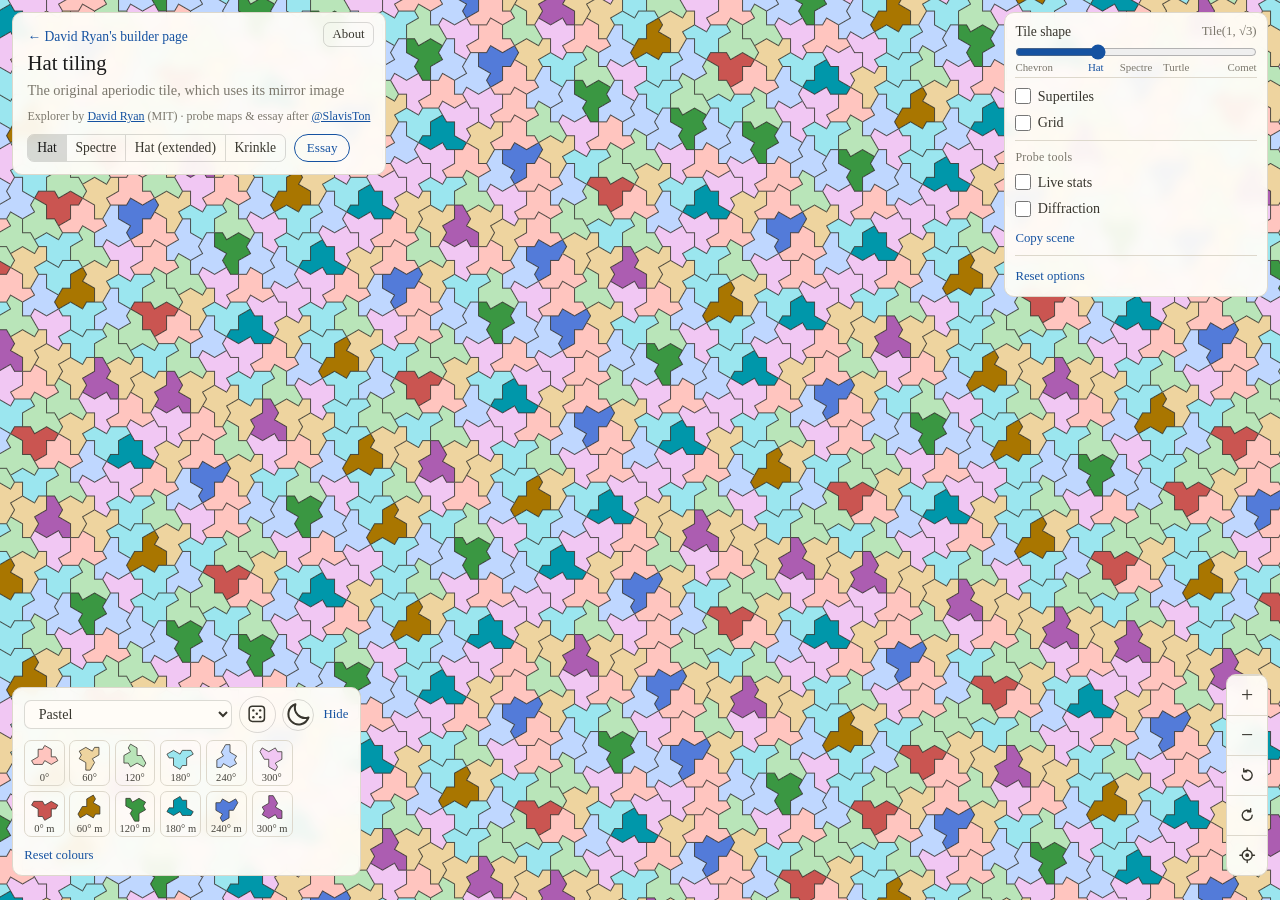
==== tiles/hat/index.html @ 7708be7e "Einstein hat explorer with essay mode (built on David Ryan's tile app, MIT)" ====
<!DOCTYPE html>
<html lang="en">
<head>
<meta charset="UTF-8">
<meta name="viewport" content="width=device-width, initial-scale=1, viewport-fit=cover">
<title>Ein Stein, One Stone – Hat tiling probe explorer</title>
<meta name="description" content="Pan, zoom and reshape the Hat tiling, the first aperiodic monotile, found in 2023. Slide from chevron to comet and watch every tile change shape.">
<link rel="icon" href="../../favicon.svg" type="image/svg+xml">
<link rel="icon" href="../../favicon-32.png" sizes="32x32">
<link rel="apple-touch-icon" href="../../apple-touch-icon.png">
<meta property="og:type" content="website">
<meta property="og:url" content="https://frankslav15.github.io/einstein-hat-explorer/tiles/hat/">
<meta property="og:title" content="Hat tiling – a family of aperiodic monotiles">
<meta property="og:description" content="Pan, zoom and reshape the Hat tiling, from chevron to comet.">
<meta property="og:image" content="https://drbuild.uk/social/hat.jpg">
<meta property="og:image:width" content="1200">
<meta property="og:image:height" content="630">
<meta property="og:image:alt" content="Hat tiles in pastel colours, in a pattern that never repeats">
<meta name="twitter:card" content="summary_large_image">
<meta name="twitter:image:alt" content="Hat tiles in pastel colours, in a pattern that never repeats">
<meta name="twitter:creator" content="@davidryan59">
<script src="../../assets/theme.js"></script>
<script>Theme.initTheme();</script>
<link rel="stylesheet" href="../engine/map.css">
<link rel="stylesheet" href="../../essay/essay.css">
</head>
<body>

<canvas id="map" tabindex="0" aria-label="Hat tiling map. Drag to move, scroll or pinch to zoom, arrow keys to move, plus and minus to zoom, shift and the arrow keys to turn."></canvas>

<div class="top">
<div class="card title">
  <a class="back" href="https://drbuild.uk/" target="_blank" rel="noopener">← David Ryan's builder page</a>
  <button type="button" class="about-open" id="about-open">About</button>
  <h1>Hat tiling</h1>
  <p class="hint">The original aperiodic tile, which uses its mirror image</p>
  <p class="credit">Explorer by <a href="https://drbuild.uk/tiles" target="_blank" rel="noopener">David Ryan</a> (MIT) · probe maps &amp; essay after <a href="https://x.com/SlavisTon" target="_blank" rel="noopener">@SlavisTon</a></p>
  <div class="row">
    <nav class="switch" aria-label="Tiling">
      <a href="../hat/index.html" aria-current="page">Hat</a><a href="../spectre/index.html">Spectre</a><a href="../hat-extended/index.html">Hat (extended)</a><a href="../krinkle/index.html">Krinkle</a>
    </nav>
    <button type="button" class="mode-toggle" id="mode-toggle" aria-pressed="false" title="Read the article alongside the map">Essay</button>
    <!-- Hidden with the Tiling Puzzle until David finishes more work on it. <a class="puzzle-link" href="../../tiling-puzzle/#p=hat">Build it yourself</a> -->
  </div>
</div>

<div class="card options">
  <div class="head">
    <button type="button" class="fold" id="options-fold" aria-expanded="false">Options</button>
  </div>
  <div class="body">
    <div class="section">
      <div class="slider">
        <span>Tile shape</span><output id="shape-out"></output>
        <input type="range" id="shape" min="0" max="90" step="0.25" aria-label="Tile shape, from chevron to comet">
        <div class="ticks placed" id="ticks">
          <button type="button" data-deg="0" style="left: 0">Chevron</button>
          <button type="button" data-deg="30" style="left: 33.333%">Hat</button>
          <button type="button" data-deg="45" style="left: 50%">Spectre</button>
          <button type="button" data-deg="60" style="left: 66.667%">Turtle</button>
          <button type="button" data-deg="90" style="left: 100%">Comet</button>
        </div>
      </div>
    </div>
    <div class="section">
      <label><input type="checkbox" id="outlines"> Supertiles</label>
      <label><input type="checkbox" id="grid"> Grid</label>
      <div class="sub" id="grid-sub" hidden>
        <div class="inline">
          <label><input type="checkbox" id="grid0"> 0° grid</label>
          <label><input type="checkbox" id="grid30"> 30° grid</label>
        </div>
        <p class="hint" id="grid-hint"></p>
        <div><button type="button" class="linkish" id="grid-clear">Start again</button></div>
      </div>
    </div>
    <div class="section probe-section">
      <span class="section-title">Probe tools</span>
      <div class="slider" id="anc-row" hidden>
        <span>Supertile level k</span><output id="anc-out">2</output>
        <input type="range" id="anc" min="1" max="5" step="1" value="2" aria-label="Supertile level for the ancestry colouring">
      </div>
      <div class="slider" id="grain-row" hidden>
        <span>Grain period</span><output id="grain-out">1</output>
        <input type="range" id="grain" min="0" max="10" step="1" value="4" aria-label="Grain phase period, article units">
      </div>
      <label><input type="checkbox" id="stats-on"> Live stats</label>
      <label><input type="checkbox" id="diff-on"> Diffraction</label>
      <div><button type="button" class="linkish" id="copy-scene" title="Copy the current view as an essay scene (essay/scenes.js)">Copy scene</button> <span class="hint" id="copy-note"></span></div>
    </div>
    <div class="section">
      <div><button type="button" class="linkish" id="reset-options" title="Shape, supertiles and grid back to how the page opens">Reset options</button></div>
    </div>
  </div>
</div>
</div>

<div class="card zoom" role="group" aria-label="Zoom and turn">
  <button type="button" id="compass" class="compass" title="Turn back to north" aria-label="Turn back to north" hidden>
    <svg viewBox="0 0 24 24" aria-hidden="true">
      <path d="M12 3 8.5 12h7z" fill="#d11a35"/><path d="M12 21 8.5 12h7z" fill="currentColor" opacity="0.55"/>
    </svg>
  </button>
  <button type="button" id="zoom-in" title="Zoom in" aria-label="Zoom in">+</button>
  <button type="button" id="zoom-out" title="Zoom out" aria-label="Zoom out">−</button>
  <button type="button" id="turn-left" title="Turn left 5°" aria-label="Turn left 5 degrees">
    <svg viewBox="0 0 24 24" fill="none" stroke="currentColor" stroke-width="1.8" stroke-linecap="round" stroke-linejoin="round" aria-hidden="true">
      <path d="M5.5 12a6.5 6.5 0 1 0 2-4.7"/><path d="M7.5 3.5v4h4"/>
    </svg>
  </button>
  <button type="button" id="turn-right" title="Turn right 5°" aria-label="Turn right 5 degrees">
    <svg viewBox="0 0 24 24" fill="none" stroke="currentColor" stroke-width="1.8" stroke-linecap="round" stroke-linejoin="round" aria-hidden="true">
      <path d="M18.5 12a6.5 6.5 0 1 1-2-4.7"/><path d="M16.5 3.5v4h-4"/>
    </svg>
  </button>
  <button type="button" id="home" title="Back to the start" aria-label="Back to the start">
    <svg viewBox="0 0 24 24" fill="none" stroke="currentColor" stroke-width="1.8" stroke-linecap="round" aria-hidden="true">
      <circle cx="12" cy="12" r="6.5"/><circle cx="12" cy="12" r="1.6" fill="currentColor"/>
      <path d="M12 2.5v3M12 18.5v3M2.5 12h3M18.5 12h3"/>
    </svg>
  </button>
</div>

<div class="card legend" id="legend">
  <div class="legend-head">
    <select id="scheme" aria-label="Colours"></select>
    <button type="button" class="dice" id="random-colours" title="Random colours" aria-label="Random colours">
      <svg viewBox="0 0 24 24" fill="none" stroke="currentColor" stroke-width="1.7" stroke-linejoin="round" aria-hidden="true">
        <rect x="3.5" y="3.5" width="17" height="17" rx="3.5"/>
        <g fill="currentColor" stroke="none"><circle cx="8.2" cy="8.2" r="1.35"/><circle cx="15.8" cy="8.2" r="1.35"/><circle cx="12" cy="12" r="1.35"/><circle cx="8.2" cy="15.8" r="1.35"/><circle cx="15.8" cy="15.8" r="1.35"/></g>
      </svg>
    </button>
    <button class="theme-toggle" type="button" hidden>
      <svg class="sun" viewBox="0 0 24 24" fill="none" stroke="currentColor" stroke-width="1.7" stroke-linecap="round" aria-hidden="true">
        <circle cx="12" cy="12" r="4.1"/>
        <path d="M12 2.7v2.1M12 19.2v2.1M21.3 12h-2.1M4.8 12H2.7M18.6 5.4 17.1 6.9M6.9 17.1l-1.5 1.5M18.6 18.6l-1.5-1.5M6.9 6.9 5.4 5.4"/>
      </svg>
      <svg class="moon" viewBox="0 0 24 24" fill="none" stroke="currentColor" stroke-width="1.7" stroke-linejoin="round" aria-hidden="true">
        <path d="M20.4 14.5A8.6 8.6 0 0 1 9.5 3.6a8.6 8.6 0 1 0 10.9 10.9z"/>
      </svg>
    </button>
    <button type="button" class="linkish" id="legend-toggle" aria-expanded="true">Hide</button>
  </div>
  <div id="legend-body" aria-live="polite"></div>
</div>

<div class="card status" id="status" hidden>Building tiles…</div>

<div class="card stats" id="stats" hidden aria-live="polite">
  <div class="stats-head"><strong>Live stats</strong> <button type="button" class="linkish" id="stats-close">Close</button></div>
  <div id="stats-body">…</div>
</div>

<div class="card diff" id="diff" hidden>
  <div class="stats-head"><strong>Diffraction of tile centres</strong> <button type="button" class="linkish" id="diff-close">Close</button></div>
  <canvas id="diff-canvas" width="240" height="240"></canvas>
  <div class="diff-row">
    <label><input type="radio" name="diff-set" value="all" checked> all hats</label>
    <label><input type="radio" name="diff-set" value="flips"> flips only</label>
    <button type="button" class="linkish" id="diff-run">Recompute here</button>
  </div>
  <p class="hint" id="diff-note"></p>
</div>

<aside class="essay" id="essay" hidden aria-label="Essay: Ein Stein, One Stone">
  <div class="essay-head">
    <button type="button" class="essay-fold" id="essay-fold" aria-expanded="true" title="Collapse the essay">▾</button>
    <span class="essay-kicker">Essay mode</span>
    <nav class="essay-dots" id="essay-dots" aria-label="Sections"></nav>
  </div>
  <div class="essay-scroll" id="essay-scroll"></div>
</aside>

<div class="card about" id="about" role="dialog" aria-modal="false" aria-labelledby="about-title" hidden>
  <button type="button" class="close" id="about-close" aria-label="Close">×</button>
  <h2 id="about-title">The Hat</h2>
  <p>
    The Hat was the first "einstein": a single tile that covers the plane
    only in patterns that never repeat. David Smith, Joseph Samuel Myers,
    Craig S. Kaplan and Chaim Goodman-Strauss announced it in March 2023. The
    Hat needs its mirror image: about one tile in eight is flipped. The
    Spectre, found a few months later, needs no mirror images at all.
  </p>
  <p>
    The Hat belongs to a family, Tile(a, b), with edges of two lengths a and
    b. The slider moves through the family, from the chevron, Tile(0, 1), to
    the comet, Tile(1, 0). The hat is Tile(1, √3) and the turtle is
    Tile(√3, 1). Every member with a ≠ b makes the same pattern, only
    reshaped, so the slider reshapes all the tiles at once. The chevron and
    the comet also tile in repeating patterns, and so does Tile(1, 1) once
    mirror images are allowed. Here they all show the same non-repeating
    pattern.
  </p>
  <p>
    At the Spectre mark the tile is Tile(1, 1), the straight-edged Spectre
    from the Spectre page, but laid out in the hat pattern, with mirror
    images. The two pages show two different tilings made from one tile.
  </p>
  <p>
    Hats turn in 60° steps and come in two hands, so the colours give each
    turn and hand its own colour, or split the hats by hand alone. In the
    key, an m marks a mirrored hat, so 0° m is a mirrored hat at 0°. Click a
    group in the key to give it your own colour, or roll the dice for random
    colours. <em>Supertiles</em> show the hierarchy that forces the pattern:
    hats group into the metatiles H, T, P and F, which group into larger
    ones, level after level. <em>Grid</em> lays a triangular grid
    through a corner. At the hat's own shape the 0° grid passes through every
    corner, since the hat is built from the kites of a regular grid. Move the
    slider and the fit breaks.
  </p>
  <p>
    Drag to move. Scroll, pinch or double-click to zoom. Turn with the turn
    buttons, a two-finger twist, a right-drag, Ctrl and drag, or Shift and
    the arrow keys. A trackpad twist works in Safari. The address bar keeps
    your place, colours and shape, so you can share a view.
  </p>
  <ul>
    <li><a target="_blank" rel="noopener" href="https://arxiv.org/abs/2303.10798">An aperiodic monotile</a> – the paper, on arXiv</li>
    <li><a target="_blank" rel="noopener" href="https://cs.uwaterloo.ca/~csk/hat/">Craig Kaplan's Hat page</a> – the metatile construction here follows his hatviz code</li>
    <li><a target="_blank" rel="noopener" href="https://en.wikipedia.org/wiki/Einstein_problem">Einstein problem</a> – on Wikipedia</li>
    <li><a target="_blank" rel="noopener" href="https://github.com/davidryan59/davidryan59.github.io/tree/main/app/tiles">Code on GitHub</a> – WebGL, no libraries</li>
  </ul>
</div>

<div class="card fail" id="fail" hidden>
  <p>This page needs WebGL 2, which this browser does not offer.</p>
</div>

<script src="../engine/tiling-core.js"></script>
<script src="tiling.js"></script>
<script src="probes.js"></script>
<script src="../engine/map.js"></script>
<script src="../../essay/scenes.js"></script>
<script>
(function () {
  'use strict';

  var TM = TilingMap, oklch = TM.oklch, hex = TM.hex;
  var H3 = Math.sqrt(3) / 2;
  var NAMED = [[0, 'Chevron', 'Tile(0, 1)'], [30, 'Hat', 'Tile(1, √3)'], [45, 'Spectre', 'Tile(1, 1)'],
               [60, 'Turtle', 'Tile(√3, 1)'], [90, 'Comet', 'Tile(1, 0)']];

  /* ------------------------------------------------------------- shape */

  // Corners of the hat outline as two-part points, from the worker once it
  // is ready. Until then the shape is empty.
  var outlineTP = null;
  var deg = 30;
  try { var sd = parseFloat(localStorage.getItem('hat-shape')); if (sd >= 0 && sd <= 90) deg = sd; } catch (e) {}

  function cornersAt(a, b) {
    return outlineTP.map(function (v) {
      return [a * v.P[0] + b * (H3 * v.R[0] - 0.5 * v.R[1]), a * v.P[1] + b * (0.5 * v.R[0] + H3 * v.R[1])];
    });
  }
  function areaAt(a, b) { return TM.area(cornersAt(a, b)); }
  // Edge lengths for the slider angle, scaled so every tile keeps the hat's
  // area and the tiling neither grows nor shrinks as the slider moves.
  function abAt(d) {
    var t = d * Math.PI / 180, a = Math.sin(t), b = Math.cos(t);
    var k = Math.sqrt(areaAt(1, Math.sqrt(3)) / areaAt(a, b));
    return [a * k, b * k];
  }
  var corners = null;
  var shape = {
    signature: function () { return 'hat' + deg; },
    lodKey: function () { return 'hat'; },
    lod: function () { return 0; },
    corners: function () { return corners; },
    outline: function () { return corners; },
    profile: function () { return null; }
  };

  /* ----------------------------------------------------------- colours */

  // Twelve classes: six turns in 60-degree steps, then the same six turns
  // mirrored. The worker reports turns in 30-degree steps, always even here.
  var classes = [];
  for (var c = 0; c < 12; c++) {
    classes.push({ turn: 2 * (c % 6), flip: c >= 6 ? 1 : 0, caption: (c % 6) * 60 + '°' + (c >= 6 ? ' m' : '') });
  }
  var groupings = [
    { id: 'turnhand', name: '12 colours, turn and hand', n: 12, of: function (k) { return k; }, cols: 6 },
    // No grouping by turn alone: it would pair each hat with a mirrored hat,
    // and which one depends on an arbitrary choice of mirror line.
    { id: 'hand', name: '2 colours, hand', n: 2, of: function (k) { return k >= 6 ? 1 : 0; }, cols: 1 },
    { id: 'one', name: '1 colour', n: 1, of: function () { return 0; }, cols: 1 }
  ];

  /* ---------------------------------------------- probe-map colourings */
  // Added for SlavisTon's article "Ein Stein, One Stone" and new
  // explorations. Each grouping reads its class from the probe words that
  // hat/probes.js computes in the worker (see classOf in map.js, modes 30+).
  // Colours follow the article's legend images (notes/images).
  function cls(caption, turn, flip) { return { caption: caption, turn: turn || 0, flip: flip || 0 }; }
  var SHELLS = [1.561, 1.732, 2.291, 2.598, 2.634, 2.704, 3.031];
  var DIR = ['0°', '60°', '120°', '180°', '240°', '300°'];
  var CHAIN_COLS = [['#a8420f', '#e85d0c', '#ee874c'], ['#b58a12', '#f7b90f', '#f5cb4a'], ['#568a30', '#76be3a', '#98ca6a'],
                    ['#15756a', '#1a9e8c', '#57b5a6'], ['#22529a', '#2b6dca', '#6690d2'], ['#552c86', '#7838b5', '#976dc0']];
  function lerpHex(stops, t) {
    for (var i = 1; i < stops.length; i++) if (t <= stops[i][0] || i === stops.length - 1) {
      var a = stops[i - 1], b = stops[i], u = Math.max(0, Math.min(1, (t - a[0]) / (b[0] - a[0] || 1)));
      var ca = hex(a[1]), cb = hex(b[1]);
      return [0, 1, 2].map(function (k) { return ca[k] + (cb[k] - ca[k]) * u; });
    }
  }
  var DIST_STOPS = [[0, '#4a1a7a'], [0.3, '#8c1f62'], [0.55, '#d4562b'], [0.78, '#eeae30'], [1, '#efdfbf']];
  var GRAIN_STOPS = [[0, '#2e2a6c'], [0.32, '#27909a'], [0.66, '#e9a12b'], [1, '#2e2a6c']];
  var censusInfo = null;
  var probeGroupings = {
    axes: { id: 'axes', name: 'Article map 4: three axes', n: 4, mode: 30, cols: 4, classes: [
      cls('0°/180°', 0), cls('60°/240°', 2), cls('120°/300°', 4), cls('flipped', 0, 1)] },
    roles: { id: 'roles', name: 'Article map 5: substitution roles', n: 5, mode: 31, cols: 5, classes: [
      cls('H'), cls('T (rare)'), cls('P'), cls('F'), cls('H1 = flipped', 0, 1)] },
    stack: { id: 'stack', name: 'Article map 2: position on the stack', n: 4, mode: 32, cols: 4, classes: [
      cls('unstacked'), cls('end'), cls('middle'), cls('flipped', 0, 1)] },
    chain: { id: 'chain', name: 'Article map 1: chains by direction', n: 19, mode: 33, cols: 6,
      classes: [cls('off river')].concat([].concat.apply([], DIR.map(function (d, h) {
        return [cls(d + ' flip', 2 * h, 1), cls(d + ' triple', 2 * h), cls(d + ' pair', 2 * h)];
      }))) },
    shells: { id: 'shells', name: 'Article map 3: distance to nearest flip', n: 8, mode: 39, cols: 4,
      classes: [cls('flip · 0', 0, 1)].concat(SHELLS.map(function (d) { return cls(d.toFixed(3)); })) },
    mol: { id: 'mol', name: 'Article map 6: flip + three-shell', n: 3, mode: 35, cols: 3, classes: [
      cls('everything else'), cls('flipped tile', 0, 1), cls('3-shell')] },
    grain: { id: 'grain', name: 'Article map 7: grain phase', n: 64, mode: 36, cols: 1,
      classes: Array.from({ length: 64 }, function (x, i) { return cls(i === 0 ? 'phase 0' : i === 63 ? 'phase 1 (wraps)' : (i / 64).toFixed(2)); }) },
    census: { id: 'census', name: 'Exploration: neighbourhood types', n: 17, mode: 37, cols: 6,
      classes: Array.from({ length: 17 }, function (x, i) { return cls(i < 16 ? '#' + (i + 1) : 'rarer'); }) },
    anc: { id: 'anc', name: 'Exploration: supertile ancestry', n: 16, mode: 38, cols: 4,
      classes: Array.from({ length: 16 }, function (x, i) { return cls('HTPF'[i >> 2] + (i & 3 ? '′'.repeat(i & 3) : '')); }) }
  };
  // The class order of the chain map is 1 + 3*heading + kind, so the key is
  // laid out with the off-river field first and one row per direction.
  probeGroupings.chain.order = [1, 4, 7, 10, 13, 16, 2, 5, 8, 11, 14, 17, 3, 6, 9, 12, 15, 18, 0];
  Object.keys(probeGroupings).forEach(function (id) {
    var g = probeGroupings[id];
    g.of = function (k) { return k; };
    groupings.push(g);
  });
  function censusCaption(i) {
    if (!censusInfo) return i < 16 ? '#' + (i + 1) : 'rarer';
    var c = censusInfo.counts, tot = censusInfo.total;
    if (i < 16) return c[i] ? '#' + (i + 1) + ' · ' + (100 * c[i] / tot).toFixed(1) + '%' : '#' + (i + 1) + ' · none';
    var rest = 0; for (var q = 16; q < c.length; q++) rest += c[q];
    return 'rarer · ' + (100 * rest / tot).toFixed(1) + '%';
  }
  // Pastel and Rainbow look the same in light and dark mode. The tiles fill
  // the screen, and a darker Pastel turned murky. Each tile takes whichever
  // ink contrasts with it, so dark mode changes only the panels. Mirrored
  // hats and Plain keep a dark version, since one of their colours stands
  // in for the background.
  var presets = [
    { id: 'pastel', name: 'Pastel', grouping: 'turnhand', colours: function () {
      return classes.map(function (cl, k) {
        var m = k >= 6, hue = (k % 6) * 60 + 25;
        return oklch(m ? 0.60 : 0.88, m ? 0.15 : 0.075, hue);
      });
    } },
    { id: 'rainbow', name: 'Rainbow', grouping: 'turnhand', colours: function () {
      return classes.map(function (cl, k) {
        return oklch(0.8, 0.12, 25 + (k % 6) * 60 + (k >= 6 ? 30 : 0));
      });
    } },
    // Black to white in twelve even steps of lightness, unmirrored hats
    // first: unmirrored 0° is black and mirrored 300° is white.
    { id: 'grey', name: 'Greyscale', grouping: 'turnhand', colours: function () {
      return classes.map(function (cl, k) { return oklch(k / 11, 0, 0); });
    } },
    { id: 'hands', name: 'Mirrored hats', grouping: 'hand', colours: function (dark) {
      return dark ? [hex('#3a3935'), hex('#6fa0e8')] : [hex('#eee7d6'), hex('#2d5fa8')];
    } },
    { id: 'plain', name: 'Plain', grouping: 'one', colours: function (dark) { return [dark ? hex('#2a2a30') : hex('#fdfcf8')]; } },
    // Probe maps after the article (legend colours from its images).
    { id: 'flipped', name: 'Flipped hats (article)', grouping: 'hand', colours: function () { return [hex('#e6d5ab'), hex('#5b2d8e')]; } },
    { id: 'chains', name: 'Chains by direction', grouping: 'chain', colours: function () {
      return [hex('#e6d5ab')].concat([].concat.apply([], CHAIN_COLS.map(function (r) { return r.map(hex); })));
    } },
    { id: 'stacks', name: 'Position on the stack', grouping: 'stack', colours: function () {
      return ['#e6d5ab', '#9b1d2e', '#f2c42f', '#5b2d8e'].map(hex);
    } },
    { id: 'shells', name: 'Distance to nearest flip', grouping: 'shells', colours: function () {
      return [0].concat(SHELLS).map(function (d) { return lerpHex(DIST_STOPS, Math.min(1, d / 3)); });
    } },
    { id: 'axes', name: 'Three axes', grouping: 'axes', colours: function () {
      return ['#e85d0c', '#1f8d9e', '#7b3bb8', '#1f1a24'].map(hex);
    } },
    { id: 'roles', name: 'Substitution roles', grouping: 'roles', colours: function () {
      return ['#e07b3c', '#f2c14e', '#2a9d8f', '#4a6b2f', '#4b1d6b'].map(hex);
    } },
    { id: 'molecule', name: 'Flip + three-shell', grouping: 'mol', colours: function () {
      return ['#e6d5ab', '#4b1d6b', '#c45a22'].map(hex);
    } },
    { id: 'grain', name: 'Grain phase (54°)', grouping: 'grain', colours: function () {
      return Array.from({ length: 64 }, function (x, i) { return lerpHex(GRAIN_STOPS, (i + 0.5) / 64); });
    } },
    // New explorations.
    { id: 'census', name: 'Neighbourhood types', grouping: 'census', colours: function () {
      var q = ['#e15759', '#4e79a7', '#f28e2b', '#76b7b2', '#59a14f', '#edc948', '#b07aa1', '#ff9da7',
               '#9c755f', '#bab0ac', '#2f4b7c', '#d45087', '#665191', '#a05195', '#003f5c', '#ffa600'];
      return q.map(hex).concat([hex('#555555')]);
    } },
    { id: 'ancestry', name: 'Supertile ancestry (level k)', grouping: 'anc', colours: function () {
      var base = [45, 95, 185, 130];      // H orange, T yellow, P teal, F olive
      var out = [];
      for (var t = 0; t < 4; t++) for (var v = 0; v < 4; v++) out.push(oklch(0.58 + 0.1 * v, 0.13 - 0.015 * v, base[t] + 8 * v));
      return out;
    } }
  ];

  /* ------------------------------------------------------------ engine */

  var map = TM.start({
    name: 'hat',
    worker: 'tiling.js?probes=1',
    build: HatTiling.build,
    ab: [1, Math.sqrt(3)],
    refB: Math.sqrt(3),
    classMode: 1,
    classes: function (g) {
      if (!g || !probeGroupings[g.id]) return classes;
      if (g.id === 'census') return g.classes.map(function (c, i) { return cls(censusCaption(i)); });
      return g.classes;
    },
    extraWords: 3,
    options: { probes: true },
    onViewChange: function () { if (window.probeUI) window.probeUI.viewChanged(); },
    groupings: groupings,
    presets: presets,
    shape: shape,
    gridSpacing: function (ab) { return [ab[0], ab[1]]; },
    tileRadius: function () {
      var r = 0;
      (corners || []).forEach(function (p) { r = Math.max(r, Math.hypot(p[0], p[1])); });
      return r + 0.5;
    },
    onReset: function () {
      deg = 30;
      try { localStorage.removeItem('hat-shape'); } catch (e) {}
      applyShape();
    },
    hashGet: function () {
      var o = { t: String(+deg.toFixed(2)) };
      if (window.probeUI) { var x = window.probeUI.hashExtra(); for (var k in x) o[k] = x[k]; }
      return o;
    },
    hashSet: function (q) {
      if (q.t !== undefined && !isNaN(parseFloat(q.t))) deg = Math.max(0, Math.min(90, parseFloat(q.t)));
      if (outlineTP) applyShape();
      if (window.probeUI) window.probeUI.hashRead(q); else window.__probeHash = q;
    },
    onReady: function (info) {
      outlineTP = info.outline;
      censusInfo = info.census || null;
      applyShape();
    }
  });
  if (!map) return;

  /* ---------------------------------------------------------- controls */

  var shapeEl = document.getElementById('shape');
  var outEl = document.getElementById('shape-out'), ticks = document.querySelectorAll('#ticks button');

  function applyShape() {
    if (!outlineTP) return;
    var ab = abAt(deg);
    corners = cornersAt(ab[0], ab[1]);
    shapeEl.value = String(deg);
    // A named shape shows as its lit tick, with its formula alongside.
    var named = NAMED.filter(function (n) { return Math.abs(n[0] - deg) < 1e-9; })[0];
    var t = deg * Math.PI / 180;
    outEl.textContent = named ? named[2]
      : deg <= 45 ? 'a : b = ' + Math.tan(t).toFixed(2) + ' : 1' : 'a : b = 1 : ' + (1 / Math.tan(t)).toFixed(2);
    Array.prototype.forEach.call(ticks, function (b) { b.classList.toggle('on', +b.dataset.deg === deg); });
    map.setAB(ab[0], ab[1]);
  }

  shapeEl.addEventListener('input', function () {
    var v = parseFloat(shapeEl.value);
    // Sticky stops at the named shapes, wider at the three in the middle.
    NAMED.forEach(function (n) { if (Math.abs(v - n[0]) < (n[0] % 90 ? 3 : 1.25)) v = n[0]; });
    deg = v;
    applyShape();
  });
  shapeEl.addEventListener('change', function () {
    try { localStorage.setItem('hat-shape', String(deg)); } catch (e) {}
    map.changed();
  });
  // For essay scenes: move the shape slider, animated over ms.
  var shapeAnim = 0;
  window.hatPage = {
    map: map,
    deg: function () { return deg; },
    setShape: function (d, ms) {
      cancelAnimationFrame(shapeAnim);
      var from = deg, t0 = 0;
      if (!ms || Math.abs(d - from) < 1e-9) { deg = d; applyShape(); return; }
      (function step(now) {
        if (!t0) t0 = now;
        var u = Math.min(1, (now - t0) / ms), e = u < 0.5 ? 2 * u * u : 1 - Math.pow(-2 * u + 2, 2) / 2;
        deg = u >= 1 ? d : from + (d - from) * e;
        applyShape();
        if (u < 1) shapeAnim = requestAnimationFrame(step);
      })(performance.now());
    }
  };
  Array.prototype.forEach.call(ticks, function (b) {
    b.addEventListener('click', function () {
      deg = +b.dataset.deg;
      applyShape();
      try { localStorage.setItem('hat-shape', String(deg)); } catch (e) {}
      map.changed();
    });
  });
})();
</script>
<script src="../../essay/probe-ui.js"></script>
<script src="../../essay/essay.js"></script>
</body>
</html>
---- tiles/engine/map.css ----
/* Shared styling for the tiling explorer. Colour tokens match index.html and
   site.css, so the cards read as part of the site. The map itself takes
   its colours from map.js. */
:root {
  color-scheme: light dark;
  --bg: light-dark(#f6f3ec, #16161a);
  --panel: light-dark(rgba(255, 253, 248, 0.94), rgba(30, 30, 35, 0.94));
  --text: light-dark(#46443d, #c8c4b9);
  --h1: light-dark(#1a1a1a, #f5f3ec);
  --h3: light-dark(#38362e, #d8d4c9);
  --link: light-dark(#1552a1, #7aa6e0);
  --rule: light-dark(#ddd8cc, #3a3a3a);
  --ring: light-dark(rgba(0, 0, 0, 0.14), rgba(255, 255, 255, 0.16));
  --muted: light-dark(#7c786d, #918c80);
  --danger: light-dark(#c0263b, #ff6b7d);
  --shadow: light-dark(0 2px 10px rgba(40, 30, 10, 0.14), 0 2px 12px rgba(0, 0, 0, 0.5));
}
:root[data-theme="light"] { color-scheme: light; }
:root[data-theme="dark"]  { color-scheme: dark; }

* { box-sizing: border-box; }
[hidden] { display: none !important; }
html, body { margin: 0; height: 100%; overflow: hidden; background: var(--bg); }
body {
  color: var(--text);
  font-family: Georgia, "Times New Roman", serif;
  font-size: 16px;
  line-height: 1.5;
  -webkit-text-size-adjust: 100%;
}
a { color: var(--link); }

#map {
  position: fixed;
  inset: 0;
  width: 100%;
  height: 100%;
  display: block;
  touch-action: none;
  cursor: grab;
  outline: none;
}
#map.dragging { cursor: grabbing; }
#map.picking { cursor: crosshair; }

.card {
  position: fixed;
  background: var(--panel);
  border: 1px solid var(--rule);
  border-radius: 10px;
  box-shadow: var(--shadow);
  -webkit-backdrop-filter: blur(6px);
  backdrop-filter: blur(6px);
}

/* The title and options cards share a top bar. They sit at either end on a
   wide screen and wrap onto two rows on a phone. The bar itself lets drags
   through to the map. */
.top {
  position: fixed;
  top: max(12px, env(safe-area-inset-top));
  left: max(12px, env(safe-area-inset-left));
  right: max(12px, env(safe-area-inset-right));
  display: flex;
  flex-wrap: wrap;
  justify-content: space-between;
  align-items: flex-start;
  gap: 8px;
  pointer-events: none;
}
.top .card { position: static; pointer-events: auto; }

.title { max-width: 380px; padding: 0.7rem 0.9rem 0.75rem; }
.title .back { font-size: 0.85rem; text-decoration: none; }
.title .back:hover { text-decoration: underline; }
/* About sits in the title card's top right corner, level with the back
   link, since it explains the tiling the card names. */
.top .title { position: relative; }
.title .about-open { position: absolute; top: 0.55rem; right: 0.65rem; padding: 0.12rem 0.55rem; font-size: 0.8rem; }
.title h1 { font-size: 1.3rem; line-height: 1.2; color: var(--h1); margin: 0.2rem 0 0.25rem; font-weight: normal; }
.title p { margin: 0; font-size: 0.9rem; color: var(--muted); }
.title .row { display: flex; gap: 0.5rem; margin-top: 0.55rem; flex-wrap: wrap; align-items: center; }
.title .puzzle-link { font-size: 0.82rem; white-space: nowrap; }

/* The Hat | Spectre | Hat (extended) | Krinkle switch, styled as joined
   tabs. Each tab takes the width of its label, so all four fit the card. */
.switch {
  display: inline-grid;
  grid-auto-flow: column;
  grid-auto-columns: auto;
  border: 1px solid var(--ring);
  border-radius: 7px;
  overflow: hidden;
  font-size: 0.85rem;
}
.switch a { padding: 0.2rem 0.55rem; text-decoration: none; color: var(--h3); text-align: center; white-space: nowrap; }
.switch a + a { border-left: 1px solid var(--ring); }
.switch a[aria-current="page"] { background: var(--ring); color: var(--h1); }
.switch a:hover { color: var(--h1); }

button, select {
  font: inherit;
  font-size: 0.88rem;
  color: var(--h3);
  background: transparent;
  border: 1px solid var(--ring);
  border-radius: 7px;
  padding: 0.28rem 0.6rem;
  cursor: pointer;
}
button:hover, select:hover { border-color: var(--muted); color: var(--h1); }
button:focus-visible, select:focus-visible, input:focus-visible, a:focus-visible {
  outline: 2px solid var(--link);
  outline-offset: 2px;
}
select { background: var(--panel); max-width: 100%; }

/* Options card, top right: shape, supertiles and grid. On a phone its body
   folds away behind a button, the card's only head. */
.options {
  margin-left: auto;
  padding: 0.55rem 0.65rem;
  width: 16.5rem;
  max-width: calc(100vw - 24px);
  max-height: calc(100dvh - 24px);
  overflow-y: auto;
}
.options .head { display: none; }
.options .body { display: flex; flex-direction: column; gap: 0.4rem; }
.options .section { border-top: 1px solid var(--rule); padding-top: 0.45rem; display: flex; flex-direction: column; gap: 0.35rem; }
.options .section:first-child { border-top: none; padding-top: 0; }
.options .section-title { font-size: 0.75rem; color: var(--muted); letter-spacing: 0.02em; }
.options label { font-size: 0.88rem; color: var(--h3); display: flex; align-items: center; gap: 0.4rem; cursor: pointer; }
.options input[type="checkbox"], .options input[type="radio"] { accent-color: var(--link); width: 1rem; height: 1rem; margin: 0; flex: none; }
.options .sub { padding-left: 1.4rem; display: flex; flex-direction: column; gap: 0.3rem; }
.options .inline { display: flex; flex-wrap: wrap; gap: 0.2rem 0.9rem; }
.options .hint { font-size: 0.75rem; color: var(--muted); margin: 0; line-height: 1.35; }
.options .linkish, .legend .linkish { border: none; padding: 0; font-size: 0.8rem; color: var(--link); background: none; }

/* A labelled slider with its value alongside. */
.slider { display: grid; grid-template-columns: 1fr auto; gap: 0.1rem 0.5rem; align-items: center; font-size: 0.85rem; color: var(--h3); }
.slider input[type="range"] { grid-column: 1 / -1; width: 100%; margin: 0; accent-color: var(--link); }
.slider output { font-variant-numeric: tabular-nums; color: var(--muted); font-size: 0.8rem; }
/* The strip under the bend slider marks where tiles start to overlap. */
.limits { grid-column: 1 / -1; height: 4px; border-radius: 2px; margin: -0.1rem 0 0.1rem; background: var(--ring); }
.limit-note { grid-column: 1 / -1; font-size: 0.75rem; color: var(--muted); }
.ticks { grid-column: 1 / -1; display: flex; justify-content: space-between; font-size: 0.68rem; color: var(--muted); margin-top: -0.15rem; }
.ticks button { border: none; padding: 0; font-size: 0.68rem; color: var(--muted); background: none; }
.ticks button:hover, .ticks button.on { color: var(--link); }
/* Ticks placed under their slider values, the end ones kept inside. */
.ticks.placed { display: block; position: relative; height: 1.1em; }
.ticks.placed button { position: absolute; top: 0; transform: translateX(-50%); white-space: nowrap; }
.ticks.placed button:first-child { transform: none; }
.ticks.placed button:last-child { transform: translateX(-100%); }
/* The zero of a signed slider: a mark across the strip and a 0 to click. */
.limits { position: relative; }
.limits::after { content: ""; position: absolute; left: calc(50% - 1px); top: -3px; width: 2px; height: 10px; border-radius: 1px; background: var(--h3); }
.ticks.zero { justify-content: center; }
.ticks.zero button { font-size: 0.8rem; font-weight: 600; padding: 0 0.4rem; }

.theme-toggle, .dice {
  width: 2rem;
  height: 2rem;
  flex: none;
  display: grid;
  place-items: center;
  padding: 0;
  border-radius: 50%;
}
.theme-toggle svg, .dice svg { display: block; width: 1.05rem; height: 1.05rem; }
:root[data-theme="dark"] .theme-toggle .moon { display: none; }
:root[data-theme="light"] .theme-toggle .sun { display: none; }

/* Zoom buttons and compass, bottom right, stacked as on a map. */
.zoom {
  right: max(12px, env(safe-area-inset-right));
  bottom: max(24px, calc(env(safe-area-inset-bottom) + 12px));
  display: flex;
  flex-direction: column;
  overflow: hidden;
}
.zoom button {
  width: 2.5rem;
  height: 2.5rem;
  border: none;
  border-radius: 0;
  font-size: 1.35rem;
  line-height: 1;
  display: grid;
  place-items: center;
  padding: 0;
}
.zoom button + button { border-top: 1px solid var(--rule); }
.zoom button:hover { background: var(--ring); }
.zoom svg { width: 1.15rem; height: 1.15rem; display: block; }
.zoom .compass svg { transition: transform 0.05s linear; }

/* Colour panel, bottom left: the scheme menu, the dice, the theme toggle
   and the key. Each group of orientations sits in one box, and clicking a
   tile in it picks a new colour for the whole group. */
.legend {
  left: max(12px, env(safe-area-inset-left));
  bottom: max(24px, calc(env(safe-area-inset-bottom) + 12px));
  padding: 0.5rem 0.7rem 0.55rem;
  max-width: calc(100vw - 90px);
  max-height: 45vh;
  overflow-y: auto;
}
.legend-head { display: flex; align-items: center; gap: 0.4rem; }
.legend-head select { flex: 1; min-width: 7.5rem; }
.legend-head .linkish { margin-left: 0.2rem; }
.legend .dice { width: 2.3rem; height: 2.3rem; }
.legend .dice svg { width: 1.35rem; height: 1.35rem; }
#legend-body { margin-top: 0.45rem; display: flex; flex-direction: column; gap: 0.3rem; }
#legend-body[hidden] { display: none; }
.legend .groups { display: grid; gap: 0.3rem; justify-content: start; }
.legend .group {
  display: grid;
  justify-content: start;
  gap: 0 0.15rem;
  border: 1px solid var(--rule);
  border-radius: 7px;
  padding: 0.15rem 0.25rem 0.1rem;
  background: none;
  font: inherit;
  color: inherit;
  cursor: pointer;
}
.legend .group:hover { border-color: var(--muted); }
.legend figure { margin: 0; display: flex; flex-direction: column; align-items: center; min-width: 1.9rem; }
.legend svg { width: 1.8rem; height: 1.8rem; display: block; overflow: visible; }
.legend figcaption { font-size: 0.66rem; color: var(--text); line-height: 1.1; white-space: nowrap; }
.legend input[type="color"] { position: absolute; width: 1px; height: 1px; opacity: 0; pointer-events: none; }
/* A key of many groups, such as Krinkle's wedges past 24, is one strip. */
.legend .strip {
  display: block;
  width: 13rem;
  max-width: 100%;
  border: 1px solid var(--rule);
  border-radius: 7px;
  padding: 0.25rem 0.3rem 0.15rem;
  background: none;
  font: inherit;
  color: inherit;
  cursor: pointer;
}
.legend .strip:hover { border-color: var(--muted); }
.legend .strip svg { width: 100%; height: 1.5rem; border-radius: 3px; }
.legend .strip .ends { display: flex; justify-content: space-between; margin-top: 0.1rem; font-size: 0.66rem; color: var(--text); line-height: 1.1; }

/* About sheet. */
.about {
  top: 50%;
  left: 50%;
  transform: translate(-50%, -50%);
  width: min(580px, calc(100vw - 24px));
  max-height: calc(100dvh - 24px);
  overflow-y: auto;
  padding: 1.1rem 1.25rem 0.4rem;
  font-size: 0.95rem;
  z-index: 5;
}
.about h2 { font-size: 1.15rem; font-weight: normal; color: var(--h1); margin: 0 2rem 0.6rem 0; }
.about p { margin: 0 0 0.8rem; }
.about ul { margin: 0 0 0.9rem; padding-left: 1.2rem; }
.about li { margin-bottom: 0.25rem; }
.about .close { position: absolute; top: 0.7rem; right: 0.7rem; width: 2rem; height: 2rem; padding: 0; border-radius: 50%; font-size: 1.1rem; }

.status {
  bottom: max(24px, calc(env(safe-area-inset-bottom) + 12px));
  left: 50%;
  transform: translateX(-50%);
  padding: 0.25rem 0.75rem;
  font-size: 0.82rem;
  color: var(--muted);
  pointer-events: none;
}
.fail { top: 50%; left: 50%; transform: translate(-50%, -50%); padding: 1rem 1.25rem; max-width: calc(100vw - 24px); }

/* On a phone the title card drops its description, the options fold behind
   a button, and the status pill moves above the key. */
@media (max-width: 640px) {
  .title { padding: 0.5rem 0.75rem 0.6rem; }
  .title p.hint { display: none; }
  .title h1 { font-size: 1.1rem; }
  .title .row { margin-top: 0.35rem; }
  .title .about-open { top: 0.4rem; right: 0.5rem; }
  .switch { font-size: 0.8rem; }
  .switch a { padding: 0.2rem 0.4rem; }
  .options { width: auto; }
  .options .head { display: block; }
  .options:not(.folded) .body { margin-top: 0.45rem; }
  .options.folded .body { display: none; }
  .status { bottom: 5.5rem; }
  .legend svg { width: 1.55rem; height: 1.55rem; }
  .legend figure { min-width: 1.6rem; }
}
---- essay/essay.css ----
/* Essay mode and probe panels, layered on David Ryan's map.css. */
:root { --essay-w: min(430px, 42vw); --sheet-h: 46vh; }
.title .credit { margin: 0.3rem 0 0; font-size: 0.75rem; color: var(--muted); }
.title .credit a { color: var(--link); }
.mode-toggle {
  font: inherit; font-size: 0.82rem; padding: 0.2rem 0.75rem; border-radius: 999px;
  border: 1px solid var(--link); color: var(--link); background: none; cursor: pointer;
}
.mode-toggle[aria-pressed="true"] { background: var(--link); color: var(--panel); }

.essay {
  position: fixed; top: 0; right: 0; bottom: 0; width: var(--essay-w); z-index: 5;
  display: flex; flex-direction: column;
  background: var(--panel); color: var(--text);
  border-left: 1px solid var(--rule); box-shadow: -6px 0 24px rgba(0,0,0,0.12);
}
.essay[hidden] { display: none; }
.essay-head { display: flex; align-items: center; gap: 0.5rem; padding: 0.5rem 0.8rem; border-bottom: 1px solid var(--rule); }
.essay-kicker { font-size: 0.75rem; letter-spacing: 0.06em; text-transform: uppercase; color: var(--muted); }
.essay-fold { border: none; background: none; font-size: 1rem; cursor: pointer; color: var(--h3); padding: 0 0.2rem; }
.essay-dots { display: flex; gap: 4px; margin-left: auto; flex-wrap: wrap; justify-content: flex-end; }
.essay-dots button { width: 9px; height: 9px; border-radius: 50%; border: 1px solid var(--muted); background: none; padding: 0; cursor: pointer; }
.essay-dots button.on { background: var(--link); border-color: var(--link); }
.essay-scroll { overflow-y: auto; padding: 0 1.3rem 45vh; flex: 1; }
.essay-title h2 { font-size: 1.7rem; font-weight: normal; margin: 1.2rem 0 0.2rem; color: var(--h1); font-family: Georgia, 'Times New Roman', serif; }
.essay-title .byline { margin: 0; font-size: 0.85rem; color: var(--muted); }
.essay-title .essay-note { font-size: 0.78rem; color: var(--muted); border-left: 3px solid var(--ring); padding-left: 0.6rem; margin: 0.8rem 0 0.4rem; }
.essay-sec {
  padding: 0.8rem 0.9rem 0.6rem; margin: 1rem -0.9rem; border-radius: 10px; cursor: pointer;
  border: 1px solid transparent; opacity: 0.55; transition: opacity 0.3s, background 0.3s, border-color 0.3s;
}
.essay-sec:hover { opacity: 0.85; }
.essay-sec.active { opacity: 1; background: var(--ring); border-color: var(--rule); cursor: default; }
.essay-sec p { font-family: Georgia, 'Times New Roman', serif; font-size: 1.02rem; line-height: 1.55; margin: 0 0 0.8rem; }
.sec-label { font-size: 0.72rem; text-transform: uppercase; letter-spacing: 0.06em; color: var(--muted); margin-bottom: 0.4rem; }
.sec-label span { display: inline-block; min-width: 1.3rem; height: 1.3rem; line-height: 1.3rem; text-align: center; border-radius: 50%; background: var(--link); color: var(--panel); margin-right: 0.3rem; font-size: 0.7rem; }
.essay-fig { margin: 0.4rem 0 0.4rem; }
.essay-fig img { width: 100%; border-radius: 6px; display: block; }
.essay-fig.multi img { margin-bottom: 4px; }
.essay-fig figcaption { font-size: 0.78rem; color: var(--muted); margin-top: 0.25rem; font-style: italic; }
.essay-fig .src { font-style: normal; opacity: 0.7; }
.essay-sec:not(.active) .essay-fig img { max-height: 90px; object-fit: cover; }
.essay-credits { font-size: 0.8rem; color: var(--muted); border-top: 1px solid var(--rule); margin-top: 1.5rem; padding-top: 0.6rem; }
.essay-credits h3 { font-size: 0.85rem; margin: 0 0 0.4rem; color: var(--h3); }
.essay-credits p { margin: 0 0 0.5rem; }

/* Desktop: the map's own cards make room for the panel. */
body.essay-on .top { right: calc(var(--essay-w) + 12px); }
body.essay-on .zoom { right: calc(var(--essay-w) + 12px); }
body.essay-on .stats, body.essay-on .diff { right: calc(var(--essay-w) + 70px); }
body.essay-on.essay-folded .top, body.essay-on.essay-folded .zoom { right: max(12px, env(safe-area-inset-right)); }
.essay.folded { bottom: auto; width: auto; min-width: 12rem; border-radius: 0 0 0 10px; border-bottom: 1px solid var(--rule); }
.essay.folded .essay-scroll { display: none; }

/* Stats and diffraction cards, bottom right beside the zoom buttons. */
.stats, .diff { right: 70px; bottom: max(24px, calc(env(safe-area-inset-bottom) + 12px)); padding: 0.55rem 0.75rem; font-size: 0.8rem; max-width: 22rem; }
.diff { bottom: auto; top: 50%; transform: translateY(-50%); }
.stats[hidden], .diff[hidden] { display: none; }
.stats-head { display: flex; justify-content: space-between; align-items: center; gap: 1rem; margin-bottom: 0.3rem; color: var(--h3); }
.stats .linkish, .diff .linkish { border: none; padding: 0; font-size: 0.78rem; color: var(--link); background: none; cursor: pointer; }
.stats table { border-collapse: collapse; width: 100%; }
.stats th { text-align: left; font-weight: normal; color: var(--muted); padding: 0.08rem 0.6rem 0.08rem 0; white-space: nowrap; }
.stats td { font-variant-numeric: tabular-nums; color: var(--text); }
.stats tr.hot th, .stats tr.hot td { color: var(--h1); font-weight: 600; }
.stats .ref { color: var(--muted); font-weight: normal; font-size: 0.72rem; }
.stats .hint, .diff .hint { font-size: 0.72rem; color: var(--muted); margin: 0 0 0.35rem; line-height: 1.3; }
#diff-canvas { width: 240px; height: 240px; display: block; image-rendering: auto; border-radius: 4px; background: #000; }
.diff-row { display: flex; gap: 0.6rem; align-items: center; margin: 0.35rem 0; flex-wrap: wrap; }
.diff-row label { display: flex; gap: 0.2rem; align-items: center; }
.probe-section .slider { margin-bottom: 0.2rem; }

/* Narrow screens: the essay becomes a bottom sheet. */
@media (max-width: 720px) {
  .essay { top: auto; left: 0; width: auto; height: var(--sheet-h); border-left: none; border-top: 1px solid var(--rule);
           border-radius: 14px 14px 0 0; box-shadow: 0 -6px 24px rgba(0,0,0,0.15); }
  .essay.folded { height: auto; left: 0; right: 0; width: auto; border-radius: 14px 14px 0 0; bottom: 0; top: auto; }
  .essay-scroll { padding: 0 1rem 30vh; }
  .essay-title h2 { font-size: 1.35rem; margin-top: 0.7rem; }
  .essay-sec p { font-size: 0.95rem; }
  body.essay-on .top { right: max(12px, env(safe-area-inset-right)); }
  body.essay-on .zoom { right: max(12px, env(safe-area-inset-right)); bottom: calc(var(--sheet-h) + 12px); }
  body.essay-on .legend { bottom: calc(var(--sheet-h) + 12px); }
  body.essay-on.essay-folded .zoom, body.essay-on.essay-folded .legend { bottom: 64px; }
  body.essay-on .stats, body.essay-on .diff { display: none; }
  .stats, .diff { right: 64px; max-width: calc(100vw - 90px); }
}
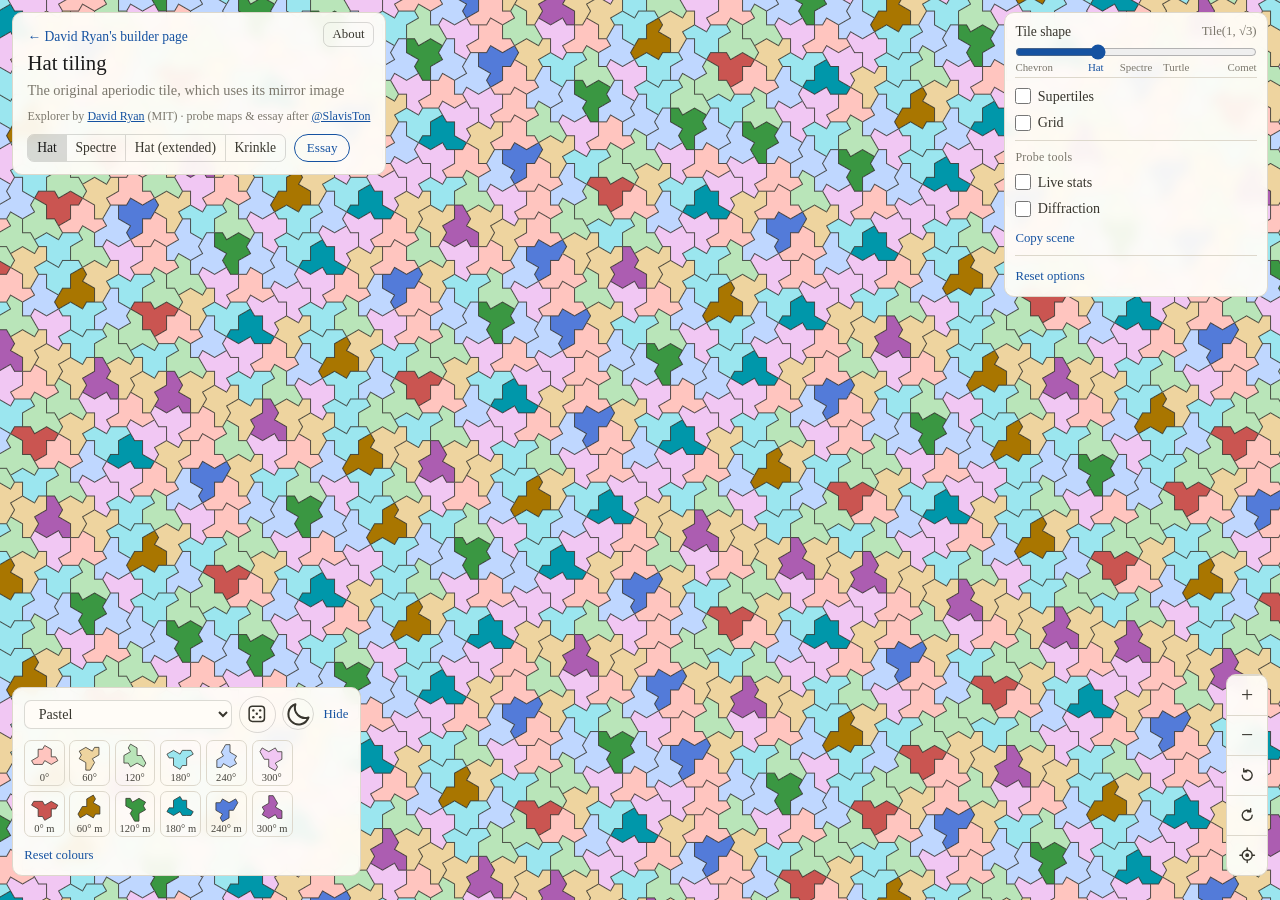
==== commit 96c06998: "Phone layout: top bar with tiling menu, bottom toolbar and sheets, roomy shape slider chips, essay b" ====
--- a/tiles/hat/index.html
+++ b/tiles/hat/index.html
@@ -516,5 +516,6 @@
 </script>
 <script src="../../essay/probe-ui.js"></script>
 <script src="../../essay/essay.js"></script>
+<script src="../engine/phone.js"></script>
 </body>
 </html>
--- a/tiles/engine/map.css
+++ b/tiles/engine/map.css
@@ -295,3 +295,155 @@
   .legend svg { width: 1.55rem; height: 1.55rem; }
   .legend figure { min-width: 1.6rem; }
 }
+
+/* ------------------------------------------------------------------
+   Phone layout (phone.js sets body.phone: width <= 600px, or a landscape
+   phone). A one-row top bar, the map full screen, a bottom toolbar, and
+   one bottom sheet at a time. Tablet and desktop never get body.phone. */
+.phone-bar, .sheet-grip, .tiling-select, .phone-more { display: none; }
+body.phone { --bar-h: calc(58px + env(safe-area-inset-bottom)); --gap: 8px; }
+html:has(body.phone), body.phone { height: 100dvh; }
+body.phone button, body.phone select, body.phone a, body.phone label { touch-action: manipulation; -webkit-tap-highlight-color: transparent; }
+body.phone select, body.phone input, body.phone button { font-size: 16px; }
+
+/* Top bar: tiling menu, Essay, About. */
+body.phone .top { top: max(var(--gap), env(safe-area-inset-top)); left: max(var(--gap), env(safe-area-inset-left)); right: max(var(--gap), env(safe-area-inset-right)); }
+body.phone .top .title { width: 100%; max-width: none; padding: 6px; display: flex; align-items: center; gap: 6px; border-radius: 12px; }
+body.phone .title .back, body.phone .title p.hint, body.phone .title .credit, body.phone .switch { display: none; }
+body.phone .title h1 { position: absolute; width: 1px; height: 1px; overflow: hidden; clip: rect(0 0 0 0); margin: 0; }
+body.phone .title .row { margin: 0; flex: 1; flex-wrap: nowrap; gap: 6px; min-width: 0; }
+body.phone .tiling-select {
+  display: block; flex: 1; min-width: 0; height: 44px; padding: 0 2rem 0 0.75rem;
+  font-family: Georgia, "Times New Roman", serif; font-size: 17px; color: var(--h1);
+  border: 1px solid var(--ring); border-radius: 9px; background-color: transparent;
+  -webkit-appearance: none; appearance: none;
+  background-image: linear-gradient(45deg, transparent 50%, currentColor 50%), linear-gradient(135deg, currentColor 50%, transparent 50%);
+  background-position: calc(100% - 17px) 19px, calc(100% - 12px) 19px; background-size: 5px 5px; background-repeat: no-repeat;
+}
+body.phone .mode-toggle { height: 44px; padding: 0 0.9rem; flex: none; font-size: 15px; }
+body.phone .title .about-open { position: static; order: 3; height: 44px; padding: 0 0.7rem; font-size: 15px; flex: none; border-radius: 9px; }
+
+/* Bottom toolbar. */
+body.phone .phone-bar {
+  display: flex; position: fixed; left: 0; right: 0; bottom: 0; z-index: 21;
+  height: var(--bar-h); padding: 0 max(4px, env(safe-area-inset-right)) env(safe-area-inset-bottom) max(4px, env(safe-area-inset-left));
+  background: var(--panel); border-top: 1px solid var(--rule); box-shadow: var(--shadow);
+  -webkit-backdrop-filter: blur(6px); backdrop-filter: blur(6px);
+}
+body.phone .phone-bar button {
+  flex: 1; border: none; border-radius: 10px; margin: 4px 2px; padding: 0; min-height: 50px;
+  display: flex; flex-direction: column; align-items: center; justify-content: center; gap: 2px;
+  font-size: 12px; color: var(--h3); letter-spacing: 0.02em;
+}
+body.phone .phone-bar svg { width: 24px; height: 24px; }
+body.phone .phone-bar button[aria-expanded="true"] { background: var(--ring); color: var(--link); }
+body.phone.essay-on .phone-bar { display: none; }
+
+/* Recentre (and the compass once turned) stay; pinch and twist zoom and turn. */
+body.phone .zoom { bottom: calc(var(--bar-h) + 10px); right: max(10px, env(safe-area-inset-right)); border-radius: 50%; }
+body.phone .zoom #zoom-in, body.phone .zoom #zoom-out, body.phone .zoom #turn-left, body.phone .zoom #turn-right { display: none; }
+body.phone .zoom button { width: 44px; height: 44px; }
+body.phone .zoom #compass:not([hidden]) + * { border-top: 1px solid var(--rule); }
+body.phone.sheet-open .zoom { display: none; }
+body.phone .status { bottom: calc(var(--bar-h) + 14px); }
+
+/* Sheets: the options (split into Shape and Options), the colours, stats
+   and diffraction. Hidden until their toolbar button opens them. */
+body.phone .options, body.phone .legend, body.phone .stats, body.phone .diff { display: none; }
+body.phone[data-sheet="shape"] .options, body.phone[data-sheet="options"] .options,
+body.phone[data-sheet="colours"] .legend, body.phone[data-sheet="stats"] .stats:not([hidden]), body.phone[data-sheet="diff"] .diff:not([hidden]) {
+  display: block; position: fixed; z-index: 20; top: auto; transform: none;
+  left: max(0px, env(safe-area-inset-left)); right: max(0px, env(safe-area-inset-right)); bottom: var(--bar-h);
+  width: auto; max-width: none; margin: 0; max-height: min(55dvh, calc(100dvh - var(--top-h, 70px) - var(--bar-h) - 12px));
+  overflow-y: auto; overscroll-behavior: contain; padding: 0 16px 14px;
+  border-radius: 16px 16px 0 0; border-bottom: none; font-size: 16px;
+  animation: sheet-up 0.18s ease-out;
+}
+body.phone.essay-on[data-sheet] .stats, body.phone.essay-on[data-sheet] .diff { bottom: 0; }
+@keyframes sheet-up { from { transform: translateY(24px); opacity: 0.4; } }
+body.phone .sheet-grip {
+  display: flex; align-items: center; position: sticky; top: 0; z-index: 1; min-height: 48px; margin: 0 -16px 6px; padding: 10px 6px 0 16px;
+  background: var(--panel); border-bottom: 1px solid var(--rule); touch-action: none;
+}
+body.phone .sheet-grip .bar-handle { position: absolute; top: 6px; left: 50%; width: 40px; height: 5px; margin-left: -20px; border-radius: 3px; background: var(--rule); }
+body.phone .sheet-grip .sheet-title { flex: 1; font-weight: normal; color: var(--h1); font-size: 17px; }
+body.phone .sheet-grip .sheet-close { width: 44px; height: 44px; border: none; font-size: 26px; line-height: 1; padding: 0; color: var(--muted); }
+body.phone .stats-head .linkish, body.phone .diff .stats-head { display: none; }
+body.phone .stats-head { display: none; }
+body.phone .sheet-grip .t-options, body.phone[data-sheet="options"] .sheet-grip .t-shape { display: none; }
+body.phone[data-sheet="options"] .sheet-grip .t-options { display: inline; }
+body.phone .options .head { display: none; }
+body.phone .options .body { display: flex !important; margin: 0 !important; gap: 10px; }
+body.phone[data-sheet="shape"] .options .body > .section:not(.shape-section),
+body.phone[data-sheet="options"] .options .body > .shape-section { display: none; }
+body.phone[data-sheet="shape"] .shape-section { border-top: none; padding-top: 0; }
+body.phone[data-sheet="options"] .options .body > .section:not(.shape-section):not([hidden]) ~ .section { border-top: 1px solid var(--rule); }
+
+/* Roomy controls inside the sheets. */
+body.phone .options label { font-size: 16px; min-height: 44px; gap: 12px; }
+body.phone .options .section-title { font-size: 13px; }
+body.phone .options .hint { font-size: 13px; }
+body.phone .options input[type="checkbox"], body.phone .options input[type="radio"] { width: 22px; height: 22px; }
+body.phone .options .inline { gap: 0 1.4rem; }
+body.phone .options .linkish, body.phone .legend .linkish, body.phone .stats .linkish, body.phone .diff .linkish { font-size: 16px; min-height: 44px; padding: 0 2px; }
+body.phone .options select, body.phone .legend select { min-height: 44px; }
+body.phone .options button:not(.linkish):not(.sheet-close) { min-height: 40px; }
+body.phone .slider { font-size: 16px; gap: 4px 10px; }
+body.phone .slider output { font-size: 15px; color: var(--h1); }
+body.phone .shape-section .slider > span { font-size: 15px; color: var(--muted); }
+body.phone .shape-section .slider output { font-size: 18px; }
+/* Big, thumb-friendly sliders. */
+body.phone input[type="range"] { -webkit-appearance: none; appearance: none; height: 44px; background: transparent; touch-action: pan-y; }
+body.phone input[type="range"]::-webkit-slider-runnable-track { height: 6px; border-radius: 3px; background: var(--ring); }
+body.phone input[type="range"]::-webkit-slider-thumb { -webkit-appearance: none; width: 30px; height: 30px; margin-top: -12px; border-radius: 50%; background: var(--link); border: 3px solid var(--panel); box-shadow: 0 1px 4px rgba(0,0,0,0.3); }
+body.phone input[type="range"]::-moz-range-track { height: 6px; border-radius: 3px; background: var(--ring); }
+body.phone input[type="range"]::-moz-range-thumb { width: 26px; height: 26px; border-radius: 50%; background: var(--link); border: 3px solid var(--panel); }
+/* The named forms become chips, scrolling sideways if they need to. */
+body.phone .ticks, body.phone .ticks.placed {
+  display: flex; position: static; height: auto; gap: 8px; margin: 2px -16px 0; padding: 2px 16px 6px;
+  overflow-x: auto; scrollbar-width: none; justify-content: flex-start;
+}
+body.phone .ticks::-webkit-scrollbar { display: none; }
+body.phone .ticks.zero { justify-content: center; }
+body.phone .ticks button, body.phone .ticks.placed button, body.phone .ticks.zero button {
+  position: static; transform: none !important; flex: none; min-height: 44px; min-width: 44px; padding: 0 16px;
+  border: 1px solid var(--ring); border-radius: 999px; font-size: 15px; color: var(--h3); background: none; white-space: nowrap;
+}
+body.phone .ticks button.on { background: var(--link); border-color: var(--link); color: var(--panel); }
+
+/* Colours: menu, dice and theme on one row; the key scrolls sideways. */
+body.phone .legend-head { gap: 8px; }
+body.phone .legend-head select { min-width: 0; }
+body.phone .legend .dice, body.phone .theme-toggle { width: 44px; height: 44px; }
+body.phone #legend-toggle { display: none; }
+body.phone .legend .groups { display: flex !important; gap: 6px; overflow-x: auto; margin: 0 -16px; padding: 2px 16px 4px; scrollbar-width: none; }
+body.phone .legend .group { flex: none; min-height: 44px; }
+body.phone .legend .strip { width: 100%; }
+body.phone .legend figcaption { font-size: 11px; }
+
+/* Stats and diffraction fill their sheet. */
+body.phone .stats { font-size: 15px; }
+body.phone .stats .hint, body.phone .diff .hint { font-size: 13px; }
+body.phone #diff-canvas { width: min(100%, 300px); height: auto; aspect-ratio: 1; margin: 0 auto; }
+
+/* About opens above everything, with the back link and credits. */
+body.phone .about { z-index: 30; max-height: calc(100dvh - 2 * max(12px, env(safe-area-inset-top))); }
+body.phone .about .close { width: 44px; height: 44px; }
+body.phone .phone-more { display: block; border-top: 1px solid var(--rule); padding: 0.6rem 0 0.8rem; font-size: 0.85rem; color: var(--muted); }
+body.phone .phone-more .back { display: inline-block; padding: 0.4rem 0; }
+body.phone .phone-more p { margin: 0.2rem 0 0; }
+
+/* Landscape phone: the sheet keeps to the left so the map shows beside it. */
+@media (min-width: 601px) {
+  body.phone .top .title { width: auto; max-width: 460px; }
+  body.phone .phone-bar { left: 50%; right: auto; transform: translateX(-50%); width: min(460px, 100vw); border: 1px solid var(--rule); border-bottom: none; border-radius: 14px 14px 0 0; }
+  body.phone[data-sheet="shape"] .options, body.phone[data-sheet="options"] .options,
+  body.phone[data-sheet="colours"] .legend, body.phone[data-sheet="stats"] .stats:not([hidden]), body.phone[data-sheet="diff"] .diff:not([hidden]) {
+    left: max(8px, env(safe-area-inset-left)); right: auto; width: 400px; bottom: var(--bar-h);
+    max-height: calc(100dvh - var(--top-h, 60px) - var(--bar-h) - 10px);
+    border-bottom: 1px solid var(--rule); border-radius: 16px 16px 0 0;
+  }
+}
+body.phone .shape-section .slider > span:first-child { display: none; }
+body.phone .shape-section .slider output { grid-column: 1 / -1; text-align: center; }
+body.phone .ticks.placed button { flex: 1 0 auto; padding: 0 12px; }
--- a/essay/essay.css
+++ b/essay/essay.css
@@ -84,3 +84,49 @@
   body.essay-on .stats, body.essay-on .diff { display: none; }
   .stats, .diff { right: 64px; max-width: calc(100vw - 90px); }
 }
+
+/* Phone portrait (phone.js sets body.phone-portrait): a bottom sheet with
+   three heights, one section at a time, prev/next in its head. */
+.essay-grip, .essay-pnav { display: none; }
+body.phone .mode-toggle[aria-pressed="true"] { color: var(--panel); }
+body.phone-portrait .essay {
+  top: auto; left: 0; right: 0; bottom: 0; width: auto; border-left: none; border-top: 1px solid var(--rule);
+  border-radius: 16px 16px 0 0; box-shadow: 0 -6px 24px rgba(0,0,0,0.15);
+  height: 52dvh; transition: height 0.22s ease; padding-bottom: env(safe-area-inset-bottom);
+}
+body.phone-portrait .essay[data-snap="peek"] { height: 32dvh; }
+body.phone-portrait .essay[data-snap="full"] { height: calc(100dvh - var(--top-h, 64px) - 6px); }
+body.phone-portrait .essay-grip { display: block; height: 16px; flex: none; position: relative; touch-action: none; cursor: pointer; }
+body.phone-portrait .essay-grip span { position: absolute; top: 6px; left: 50%; width: 40px; height: 5px; margin-left: -20px; border-radius: 3px; background: var(--rule); }
+body.phone-portrait .essay-head { padding: 0 6px 4px 14px; gap: 4px; touch-action: none; }
+body.phone-portrait .essay-fold, body.phone-portrait .essay-dots, body.phone-portrait .essay-kicker { display: none; }
+body.phone-portrait .essay-pnav { display: flex; align-items: center; gap: 4px; width: 100%; }
+body.phone-portrait .essay-pnav button { width: 44px; height: 44px; flex: none; padding: 0; font-size: 26px; line-height: 1; border-radius: 50%; }
+body.phone-portrait .essay-pnav #essay-snap { font-size: 16px; border: none; color: var(--muted); }
+body.phone-portrait .essay.at-first #essay-prev, body.phone-portrait .essay.at-last #essay-next { opacity: 0.3; pointer-events: none; }
+body.phone-portrait .essay-count { flex: 1; min-width: 0; text-align: center; font-size: 13px; letter-spacing: 0.04em; text-transform: uppercase; color: var(--muted); white-space: nowrap; overflow: hidden; text-overflow: ellipsis; }
+body.phone-portrait .essay-scroll { padding: 0 16px 24px; overscroll-behavior: contain; touch-action: pan-y; }
+body.phone-portrait .essay-sec:not(.active) { display: none; }
+body.phone-portrait .essay-sec { margin: 0.4rem -0.4rem; padding: 0.4rem 0.4rem 0.2rem; opacity: 1; background: none !important; border: none; }
+body.phone-portrait .essay-sec .sec-label { display: none; }
+body.phone-portrait .essay-sec p { font-size: 16px; line-height: 1.55; }
+body.phone-portrait .essay:not(.at-first) .essay-title, body.phone-portrait .essay:not(.at-last) .essay-credits { display: none; }
+body.phone-portrait .essay-title h2 { font-size: 1.3rem; margin-top: 0.3rem; }
+body.phone-portrait.essay-on .top { right: max(8px, env(safe-area-inset-right)); }
+/* The colour key rides just above the sheet, as one sideways strip. */
+body.phone.essay-on .legend {
+  display: block; position: fixed; left: 8px; right: 8px; max-width: none; z-index: 4; padding: 4px 0 2px; max-height: none; overflow: visible;
+  bottom: calc(52dvh + 8px); transition: bottom 0.22s ease;
+}
+body.phone.essay-on .legend .legend-head, body.phone.essay-on .legend .sheet-grip, body.phone.essay-on #legend-body > :not(.groups):not(.strip) { display: none; }
+body.phone.essay-on #legend-body { margin: 0; }
+body.phone.essay-on .legend .groups { margin: 0; padding: 0 6px; }
+body.phone.essay-on .legend .group { min-height: 0; }
+body.phone-portrait.essay-on:has(.essay[data-snap="peek"]) .legend { bottom: calc(32dvh + 8px); }
+body.phone-portrait.essay-on:has(.essay[data-snap="full"]) .legend { display: none; }
+body.phone.essay-on .zoom { display: none; }
+/* Landscape phone: the essay stays a side panel; the key sits bottom left. */
+body.phone:not(.phone-portrait).essay-on .legend { bottom: max(8px, env(safe-area-inset-bottom)); right: calc(var(--essay-w) + 8px); }
+body.phone:not(.phone-portrait) .essay-head { min-height: 44px; }
+body.phone:not(.phone-portrait) .essay-dots button { width: 12px; height: 12px; }
+body.phone:not(.phone-portrait) .essay-fold { min-width: 44px; min-height: 44px; }
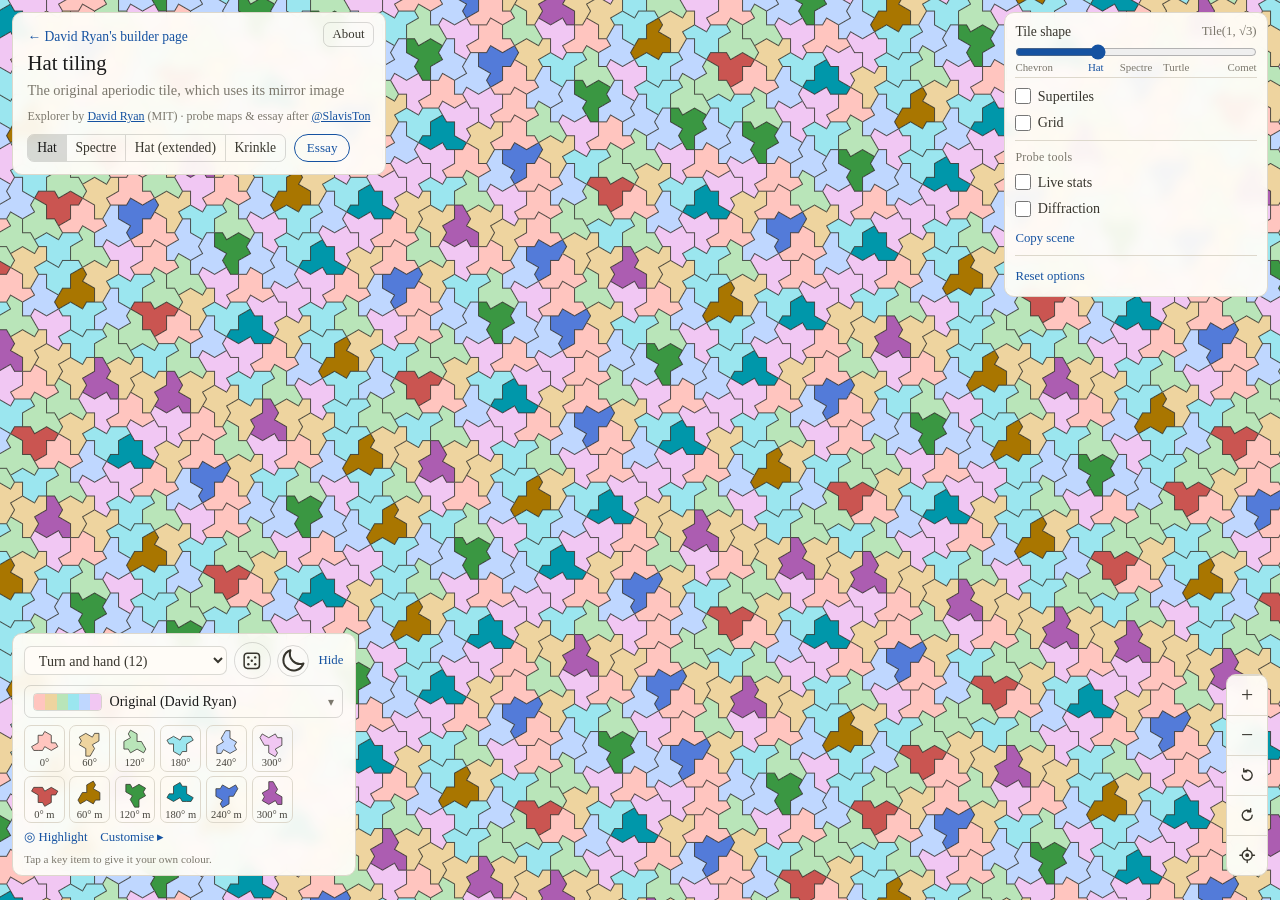
==== commit c4e26289: "Explore mode colour system: colour-by + palettes, custom colours, saved palettes, share codes - Colo" ====
--- a/tiles/hat/index.html
+++ b/tiles/hat/index.html
@@ -121,9 +121,10 @@
   </button>
 </div>
 
-<div class="card legend" id="legend">
+<div class="card legend has-pal" id="legend">
   <div class="legend-head">
-    <select id="scheme" aria-label="Colours"></select>
+    <span class="pane-label" id="by-label">Colour by</span>
+    <select id="scheme" aria-label="Colour by"></select>
     <button type="button" class="dice" id="random-colours" title="Random colours" aria-label="Random colours">
       <svg viewBox="0 0 24 24" fill="none" stroke="currentColor" stroke-width="1.7" stroke-linejoin="round" aria-hidden="true">
         <rect x="3.5" y="3.5" width="17" height="17" rx="3.5"/>
@@ -141,7 +142,50 @@
     </button>
     <button type="button" class="linkish" id="legend-toggle" aria-expanded="true">Hide</button>
   </div>
+  <div class="pal-row">
+    <span class="pane-label" id="pal-label">Palette</span>
+    <button type="button" class="pal-btn" id="pal-btn" aria-expanded="false" aria-controls="pal-list" aria-labelledby="pal-label pal-btn"></button>
+  </div>
+  <div class="pal-list" id="pal-list" aria-label="Palettes"></div>
+  <span class="pane-label key-label">Key</span>
   <div id="legend-body" aria-live="polite"></div>
+  <div class="custom-panel" id="custom-panel" hidden>
+    <div class="cp-row">
+      <span class="cp-label">Outline</span>
+      <input type="color" id="ink-colour" aria-label="Outline colour">
+      <button type="button" class="cp-chip" id="ink-auto" title="Each tile picks the ink that contrasts with it">Auto</button>
+      <input type="range" id="ink-width" min="0" max="4" step="0.25" value="1" aria-label="Outline width">
+      <output id="ink-width-out">1 px</output>
+    </div>
+    <div class="cp-row">
+      <span class="cp-label" title="The canvas, and the field tiles of a probe map (off-river, unstacked, everything else)">Background</span>
+      <span class="cp-chips">
+        <input type="color" id="bg-colour" aria-label="Background and field colour">
+        <button type="button" class="cp-chip" data-bg="auto">Auto</button>
+        <button type="button" class="cp-chip cp-sw" data-bg="#f6f3ec" title="Paper" aria-label="Paper"><i style="background:#f6f3ec"></i></button>
+        <button type="button" class="cp-chip cp-sw" data-bg="#ffffff" title="White" aria-label="White"><i style="background:#ffffff"></i></button>
+        <button type="button" class="cp-chip cp-sw" data-bg="#8a8a8a" title="Grey" aria-label="Grey"><i style="background:#8a8a8a"></i></button>
+        <button type="button" class="cp-chip cp-sw" data-bg="#23232a" title="Charcoal" aria-label="Charcoal"><i style="background:#23232a"></i></button>
+        <button type="button" class="cp-chip cp-sw" data-bg="#000000" title="Black" aria-label="Black"><i style="background:#000000"></i></button>
+      </span>
+    </div>
+    <div class="cp-row cp-actions">
+      <button type="button" class="cp-chip" id="custom-random" title="Random colours for this key">Randomise</button>
+      <button type="button" class="cp-chip" id="custom-reset" title="Drop swatch edits for this colour-by and palette">Reset to palette</button>
+      <button type="button" class="cp-chip" id="custom-reset-all" title="Original palette, no edits, automatic outline and background">Reset all</button>
+    </div>
+    <div class="cp-row">
+      <input type="text" id="pal-name" maxlength="40" placeholder="Name" aria-label="Name for the saved palette" autocomplete="off">
+      <button type="button" class="cp-chip" id="pal-save" title="Save these colours as a palette you can use on any colour-by">Save palette</button>
+      <button type="button" class="cp-chip" id="pal-delete" hidden>Delete</button>
+    </div>
+    <div class="cp-row">
+      <button type="button" class="cp-chip" id="pal-export" title="Copy a short code for this palette">Export code</button>
+      <button type="button" class="cp-chip" id="pal-import" title="Read a code, JSON or hex list pasted below">Import</button>
+    </div>
+    <textarea id="pal-code" rows="2" spellcheck="false" aria-label="Palette code" placeholder="Paste a palette code (HP1;…), JSON or hex colours, then Import"></textarea>
+    <p class="cp-note" id="pal-note" aria-live="polite"></p>
+  </div>
 </div>
 
 <div class="card status" id="status" hidden>Building tiles…</div>
@@ -201,7 +245,11 @@
     turn and hand its own colour, or split the hats by hand alone. In the
     key, an m marks a mirrored hat, so 0° m is a mirrored hat at 0°. Click a
     group in the key to give it your own colour, or roll the dice for random
-    colours. <em>Supertiles</em> show the hierarchy that forces the pattern:
+    colours. <em>Colour by</em> picks what the colours show (orientation, the
+    article's probe maps, the explorations) and <em>Palette</em> picks the
+    scheme, from the original colours to Viridis, Okabe–Ito or Mondrian.
+    <em>Customise</em> sets the outline and background, saves your own
+    palettes, and exports them as a short code. <em>Supertiles</em> show the hierarchy that forces the pattern:
     hats group into the metatiles H, T, P and F, which group into larger
     ones, level after level. <em>Grid</em> lays a triangular grid
     through a corner. At the hat's own shape the 0° grid passes through every
@@ -229,6 +277,7 @@
 <script src="../engine/tiling-core.js"></script>
 <script src="tiling.js"></script>
 <script src="probes.js"></script>
+<script src="../engine/palettes.js"></script>
 <script src="../engine/map.js"></script>
 <script src="../../essay/scenes.js"></script>
 <script>
@@ -280,10 +329,11 @@
     classes.push({ turn: 2 * (c % 6), flip: c >= 6 ? 1 : 0, caption: (c % 6) * 60 + '°' + (c >= 6 ? ' m' : '') });
   }
   var groupings = [
-    { id: 'turnhand', name: '12 colours, turn and hand', n: 12, of: function (k) { return k; }, cols: 6 },
+    { id: 'turnhand', name: '12 colours, turn and hand', n: 12, of: function (k) { return k; }, cols: 6,
+      families: [0, 1, 2, 3, 4, 5].map(function (t) { return [t + 6, t]; }) },
     // No grouping by turn alone: it would pair each hat with a mirrored hat,
     // and which one depends on an arbitrary choice of mirror line.
-    { id: 'hand', name: '2 colours, hand', n: 2, of: function (k) { return k >= 6 ? 1 : 0; }, cols: 1 },
+    { id: 'hand', name: '2 colours, hand', n: 2, of: function (k) { return k >= 6 ? 1 : 0; }, cols: 1, field: [0] },
     { id: 'one', name: '1 colour', n: 1, of: function () { return 0; }, cols: 1 }
   ];
 
@@ -332,6 +382,20 @@
   // The class order of the chain map is 1 + 3*heading + kind, so the key is
   // laid out with the off-river field first and one row per direction.
   probeGroupings.chain.order = [1, 4, 7, 10, 13, 16, 2, 5, 8, 11, 14, 17, 3, 6, 9, 12, 15, 18, 0];
+  // How palettes read each mode (engine/palettes.js): field classes take the
+  // palette's quiet colour, families share a hue in lightness steps (darkest
+  // first), ordered modes run along the palette's ramp.
+  probeGroupings.chain.field = [0];
+  probeGroupings.chain.families = [0, 1, 2, 3, 4, 5].map(function (h) { return [1 + 3 * h, 2 + 3 * h, 3 + 3 * h]; });
+  probeGroupings.stack.field = [0];
+  probeGroupings.mol.field = [0];
+  probeGroupings.shells.kind = 'seq';
+  // Flip at 0, then the seven shells spread over the rest of the ramp by
+  // distance, so neighbouring shells stay apart in any palette.
+  probeGroupings.shells.t = function (k) { return k === 0 ? 0 : 0.22 + 0.78 * (SHELLS[k - 1] - SHELLS[0]) / (SHELLS[SHELLS.length - 1] - SHELLS[0]); };
+  probeGroupings.grain.kind = 'cyc';
+  probeGroupings.census.rest = 16;
+  probeGroupings.anc.families = [0, 1, 2, 3].map(function (t) { return [4 * t, 4 * t + 1, 4 * t + 2, 4 * t + 3]; });
   Object.keys(probeGroupings).forEach(function (id) {
     var g = probeGroupings[id];
     g.of = function (k) { return k; };
@@ -350,56 +414,56 @@
   // hats and Plain keep a dark version, since one of their colours stands
   // in for the background.
   var presets = [
-    { id: 'pastel', name: 'Pastel', grouping: 'turnhand', colours: function () {
+    { id: 'pastel', byName: 'Turn and hand (12)', name: 'Pastel', grouping: 'turnhand', colours: function () {
       return classes.map(function (cl, k) {
         var m = k >= 6, hue = (k % 6) * 60 + 25;
         return oklch(m ? 0.60 : 0.88, m ? 0.15 : 0.075, hue);
       });
     } },
-    { id: 'rainbow', name: 'Rainbow', grouping: 'turnhand', colours: function () {
+    { id: 'rainbow', name: 'Rainbow', alias: { colourBy: 'pastel', palette: 'rainbow' }, grouping: 'turnhand', colours: function () {
       return classes.map(function (cl, k) {
         return oklch(0.8, 0.12, 25 + (k % 6) * 60 + (k >= 6 ? 30 : 0));
       });
     } },
     // Black to white in twelve even steps of lightness, unmirrored hats
     // first: unmirrored 0° is black and mirrored 300° is white.
-    { id: 'grey', name: 'Greyscale', grouping: 'turnhand', colours: function () {
+    { id: 'grey', name: 'Greyscale', alias: { colourBy: 'pastel', palette: 'grey' }, grouping: 'turnhand', colours: function () {
       return classes.map(function (cl, k) { return oklch(k / 11, 0, 0); });
     } },
-    { id: 'hands', name: 'Mirrored hats', grouping: 'hand', colours: function (dark) {
+    { id: 'hands', byName: 'Mirrored hats (hand)', name: 'Mirrored hats', grouping: 'hand', colours: function (dark) {
       return dark ? [hex('#3a3935'), hex('#6fa0e8')] : [hex('#eee7d6'), hex('#2d5fa8')];
     } },
-    { id: 'plain', name: 'Plain', grouping: 'one', colours: function (dark) { return [dark ? hex('#2a2a30') : hex('#fdfcf8')]; } },
+    { id: 'plain', byName: 'One colour', name: 'Plain', grouping: 'one', colours: function (dark) { return [dark ? hex('#2a2a30') : hex('#fdfcf8')]; } },
     // Probe maps after the article (legend colours from its images).
-    { id: 'flipped', name: 'Flipped hats (article)', grouping: 'hand', colours: function () { return [hex('#e6d5ab'), hex('#5b2d8e')]; } },
-    { id: 'chains', name: 'Chains by direction', grouping: 'chain', colours: function () {
+    { id: 'flipped', byName: 'Flipped hats', name: 'Flipped hats (article)', grouping: 'hand', colours: function () { return [hex('#e6d5ab'), hex('#5b2d8e')]; } },
+    { id: 'chains', byName: 'Chains by direction', name: 'Chains by direction', grouping: 'chain', colours: function () {
       return [hex('#e6d5ab')].concat([].concat.apply([], CHAIN_COLS.map(function (r) { return r.map(hex); })));
     } },
-    { id: 'stacks', name: 'Position on the stack', grouping: 'stack', colours: function () {
+    { id: 'stacks', byName: 'Position on the stack', name: 'Position on the stack', grouping: 'stack', colours: function () {
       return ['#e6d5ab', '#9b1d2e', '#f2c42f', '#5b2d8e'].map(hex);
     } },
-    { id: 'shells', name: 'Distance to nearest flip', grouping: 'shells', colours: function () {
+    { id: 'shells', byName: 'Distance to nearest flip', name: 'Distance to nearest flip', grouping: 'shells', colours: function () {
       return [0].concat(SHELLS).map(function (d) { return lerpHex(DIST_STOPS, Math.min(1, d / 3)); });
     } },
-    { id: 'axes', name: 'Three axes', grouping: 'axes', colours: function () {
+    { id: 'axes', byName: 'Three axes', name: 'Three axes', grouping: 'axes', colours: function () {
       return ['#e85d0c', '#1f8d9e', '#7b3bb8', '#1f1a24'].map(hex);
     } },
-    { id: 'roles', name: 'Substitution roles', grouping: 'roles', colours: function () {
+    { id: 'roles', byName: 'Substitution roles H T P F', name: 'Substitution roles', grouping: 'roles', colours: function () {
       return ['#e07b3c', '#f2c14e', '#2a9d8f', '#4a6b2f', '#4b1d6b'].map(hex);
     } },
-    { id: 'molecule', name: 'Flip + three-shell', grouping: 'mol', colours: function () {
+    { id: 'molecule', byName: 'Flip + three-shell', name: 'Flip + three-shell', grouping: 'mol', colours: function () {
       return ['#e6d5ab', '#4b1d6b', '#c45a22'].map(hex);
     } },
-    { id: 'grain', name: 'Grain phase (54°)', grouping: 'grain', colours: function () {
+    { id: 'grain', byName: 'Grain phase (54°)', name: 'Grain phase (54°)', grouping: 'grain', colours: function () {
       return Array.from({ length: 64 }, function (x, i) { return lerpHex(GRAIN_STOPS, (i + 0.5) / 64); });
     } },
     // New explorations.
-    { id: 'census', name: 'Neighbourhood types', grouping: 'census', colours: function () {
+    { id: 'census', byName: 'Neighbourhood census', name: 'Neighbourhood types', grouping: 'census', colours: function () {
       var q = ['#e15759', '#4e79a7', '#f28e2b', '#76b7b2', '#59a14f', '#edc948', '#b07aa1', '#ff9da7',
                '#9c755f', '#bab0ac', '#2f4b7c', '#d45087', '#665191', '#a05195', '#003f5c', '#ffa600'];
       return q.map(hex).concat([hex('#555555')]);
     } },
-    { id: 'ancestry', name: 'Supertile ancestry (level k)', grouping: 'anc', colours: function () {
+    { id: 'ancestry', byName: 'Supertile ancestry (k)', name: 'Supertile ancestry (level k)', grouping: 'anc', colours: function () {
       var base = [45, 95, 185, 130];      // H orange, T yellow, P teal, F olive
       var out = [];
       for (var t = 0; t < 4; t++) for (var v = 0; v < 4; v++) out.push(oklch(0.58 + 0.1 * v, 0.13 - 0.015 * v, base[t] + 8 * v));
@@ -426,6 +490,13 @@
     onViewChange: function () { if (window.probeUI) window.probeUI.viewChanged(); },
     groupings: groupings,
     presets: presets,
+    // Explore mode's colour system: what to colour by, and the palettes.
+    palettes: window.TilePalettes,
+    colourBy: [
+      { label: 'Orientation (David Ryan)', ids: ['pastel', 'hands', 'plain'] },
+      { label: 'Article probe maps', ids: ['flipped', 'chains', 'stacks', 'shells', 'axes', 'roles', 'molecule', 'grain'] },
+      { label: 'Explorations', ids: ['ancestry', 'census'] }
+    ],
     shape: shape,
     gridSpacing: function (ab) { return [ab[0], ab[1]]; },
     tileRadius: function () {
--- a/tiles/engine/map.css
+++ b/tiles/engine/map.css
@@ -447,3 +447,86 @@
 body.phone .shape-section .slider > span:first-child { display: none; }
 body.phone .shape-section .slider output { grid-column: 1 / -1; text-align: center; }
 body.phone .ticks.placed button { flex: 1 0 auto; padding: 0 12px; }
+
+/* ------------------------------------------------------------------
+   Colour system (Hat page, Explore mode): colour by + palette + key +
+   customise. Only cards with .has-pal get these; the sibling pages keep
+   David Ryan's panel as it was. */
+.legend.has-pal { min-width: 21rem; max-height: min(72vh, calc(100dvh - 250px)); }
+.legend .pane-label { display: none; }
+.pal-row { margin-top: 0.4rem; }
+.pal-btn { display: flex; align-items: center; gap: 0.45rem; width: 100%; text-align: left; padding: 0.3rem 0.5rem; }
+.pal-btn .pal-name { flex: 1; min-width: 0; overflow: hidden; text-overflow: ellipsis; white-space: nowrap; color: var(--h1); }
+.pal-btn .caret { color: var(--muted); font-size: 0.75rem; }
+.pal-btn[aria-expanded="true"] .caret { transform: rotate(180deg); }
+.legend .sw { display: inline-flex; flex: none; border-radius: 4px; overflow: hidden; border: 1px solid var(--ring); }
+.legend .sw i { display: block; width: 0.7rem; height: 1rem; }
+.pal-list { display: none; }
+.pal-list.open { display: block; max-height: 16rem; overflow-y: auto; margin-top: 0.35rem; border: 1px solid var(--rule); border-radius: 8px; padding: 0.35rem; overscroll-behavior: contain; }
+.pal-group { display: grid; grid-template-columns: 1fr 1fr; gap: 0.25rem; margin-bottom: 0.4rem; }
+.pal-group:last-child { margin-bottom: 0; }
+.pal-group-label { grid-column: 1 / -1; font-size: 0.66rem; color: var(--muted); text-transform: uppercase; letter-spacing: 0.06em; }
+.pal-chip { display: flex; align-items: center; gap: 0.35rem; padding: 0.2rem 0.35rem; font-size: 0.76rem; text-align: left; min-width: 0; }
+.pal-chip > span:last-child { overflow: hidden; text-overflow: ellipsis; white-space: nowrap; }
+.pal-chip .sw i { width: 0.42rem; height: 0.9rem; }
+.pal-chip.on { border-color: var(--link); box-shadow: inset 0 0 0 1px var(--link); color: var(--h1); }
+.key-links { display: flex; flex-wrap: wrap; align-items: center; gap: 0.15rem 0.8rem; }
+.key-links #key-tap[aria-pressed="true"] { font-weight: 600; }
+.key-hint { margin: 0; font-size: 0.7rem; color: var(--muted); line-height: 1.3; }
+.legend .group.faded { opacity: 0.4; }
+.legend .group.solo { border-color: var(--link); box-shadow: inset 0 0 0 1px var(--link); }
+.custom-panel { border-top: 1px solid var(--rule); margin-top: 0.45rem; padding-top: 0.45rem; display: flex; flex-direction: column; gap: 0.4rem; font-size: 0.8rem; }
+.cp-row { display: flex; align-items: center; flex-wrap: wrap; gap: 0.3rem 0.4rem; }
+.cp-label { width: 4.6rem; color: var(--muted); font-size: 0.74rem; }
+.cp-chips { display: inline-flex; flex-wrap: wrap; align-items: center; gap: 0.25rem; }
+.cp-chip { font-size: 0.74rem; padding: 0.14rem 0.45rem; }
+.cp-chip[aria-pressed="true"] { border-color: var(--link); color: var(--link); box-shadow: inset 0 0 0 1px var(--link); }
+.cp-sw { padding: 0.14rem; }
+.cp-sw i { display: block; width: 0.95rem; height: 0.95rem; border-radius: 3px; border: 1px solid var(--ring); }
+.legend .custom-panel input[type="color"] {
+  position: static; opacity: 1; pointer-events: auto; width: 2rem; height: 1.55rem; padding: 0 2px;
+  border: 1px solid var(--ring); border-radius: 6px; background: none; cursor: pointer;
+}
+#ink-width { flex: 1; min-width: 3rem; width: 4rem; accent-color: var(--link); margin: 0; }
+#ink-width-out { font-size: 0.72rem; color: var(--muted); min-width: 2.6rem; font-variant-numeric: tabular-nums; }
+#pal-name { flex: 1; min-width: 6rem; font: inherit; font-size: 0.8rem; padding: 0.2rem 0.45rem; border: 1px solid var(--ring); border-radius: 6px; background: var(--panel); color: var(--h1); }
+#pal-code { width: 100%; font-family: ui-monospace, SFMono-Regular, Menlo, monospace; font-size: 0.68rem; padding: 0.3rem 0.4rem;
+  border: 1px solid var(--ring); border-radius: 6px; background: var(--panel); color: var(--h1); resize: vertical; }
+.cp-note { margin: 0; font-size: 0.72rem; color: var(--muted); min-height: 1em; line-height: 1.3; }
+/* Essay mode keeps the article's colours: no palette or custom tools. */
+body.essay-on .legend .pal-row, body.essay-on .legend .pal-list, body.essay-on .legend .custom-panel,
+body.essay-on .legend .key-label, body.essay-on .legend.has-pal .dice { display: none !important; }
+body.essay-on .legend.has-pal { width: auto; }
+
+/* Phone: the Colours sheet in four sections, thumb-sized. */
+body.phone .legend .pane-label { display: block; flex-basis: 100%; margin: 6px 0 2px; font-size: 13px; letter-spacing: 0.06em; text-transform: uppercase; color: var(--muted); }
+body.phone .legend.has-pal { width: auto; }
+body.phone .legend.has-pal .legend-head { flex-wrap: wrap; }
+body.phone .legend.has-pal .legend-head select { flex: 1; height: 44px; font-size: 16px; }
+body.phone .legend .pal-row { margin-top: 4px; }
+body.phone .pal-btn { display: none; }
+body.phone .pal-list, body.phone .pal-list.open {
+  display: flex; gap: 8px; overflow-x: auto; overflow-y: hidden; max-height: none; border: none; border-radius: 0;
+  margin: 0 -16px; padding: 2px 16px 8px; scrollbar-width: none; -webkit-overflow-scrolling: touch;
+}
+body.phone .pal-list::-webkit-scrollbar { display: none; }
+body.phone .pal-group { display: contents; }
+body.phone .pal-group-label { flex: none; align-self: center; width: 4.6em; font-size: 11px; line-height: 1.2; white-space: normal; text-align: right; padding-right: 2px; }
+body.phone .pal-chip { flex: none; flex-direction: column; align-items: flex-start; justify-content: center; gap: 5px; min-height: 56px; min-width: 92px; padding: 6px 12px; font-size: 16px; border-radius: 12px; }
+body.phone .pal-chip .sw i { width: 12px; height: 16px; }
+body.phone .legend.has-pal #legend-body { margin-top: 0; }
+body.phone .key-links { gap: 0 18px; }
+body.phone .key-hint { font-size: 13px; }
+body.phone .custom-panel { font-size: 16px; gap: 6px; margin-top: 6px; padding-top: 8px; }
+body.phone .cp-row { gap: 8px; }
+body.phone .cp-label { flex-basis: 100%; width: auto; font-size: 13px; letter-spacing: 0.04em; text-transform: uppercase; }
+body.phone .cp-chip { min-height: 44px; min-width: 44px; padding: 0 14px; font-size: 15px; border-radius: 10px; }
+body.phone .cp-sw { padding: 0; display: grid; place-items: center; }
+body.phone .cp-sw i { width: 24px; height: 24px; border-radius: 6px; }
+body.phone .legend .custom-panel input[type="color"] { width: 52px; height: 44px; border-radius: 10px; }
+body.phone #ink-width { min-width: 120px; }
+body.phone #ink-width-out { font-size: 15px; }
+body.phone #pal-name { height: 44px; font-size: 16px; padding: 0 12px; border-radius: 10px; }
+body.phone #pal-code { font-size: 16px; min-height: 88px; border-radius: 10px; }
+body.phone .cp-note { font-size: 14px; }
+body.phone.essay-on .legend .pane-label { display: none; }
